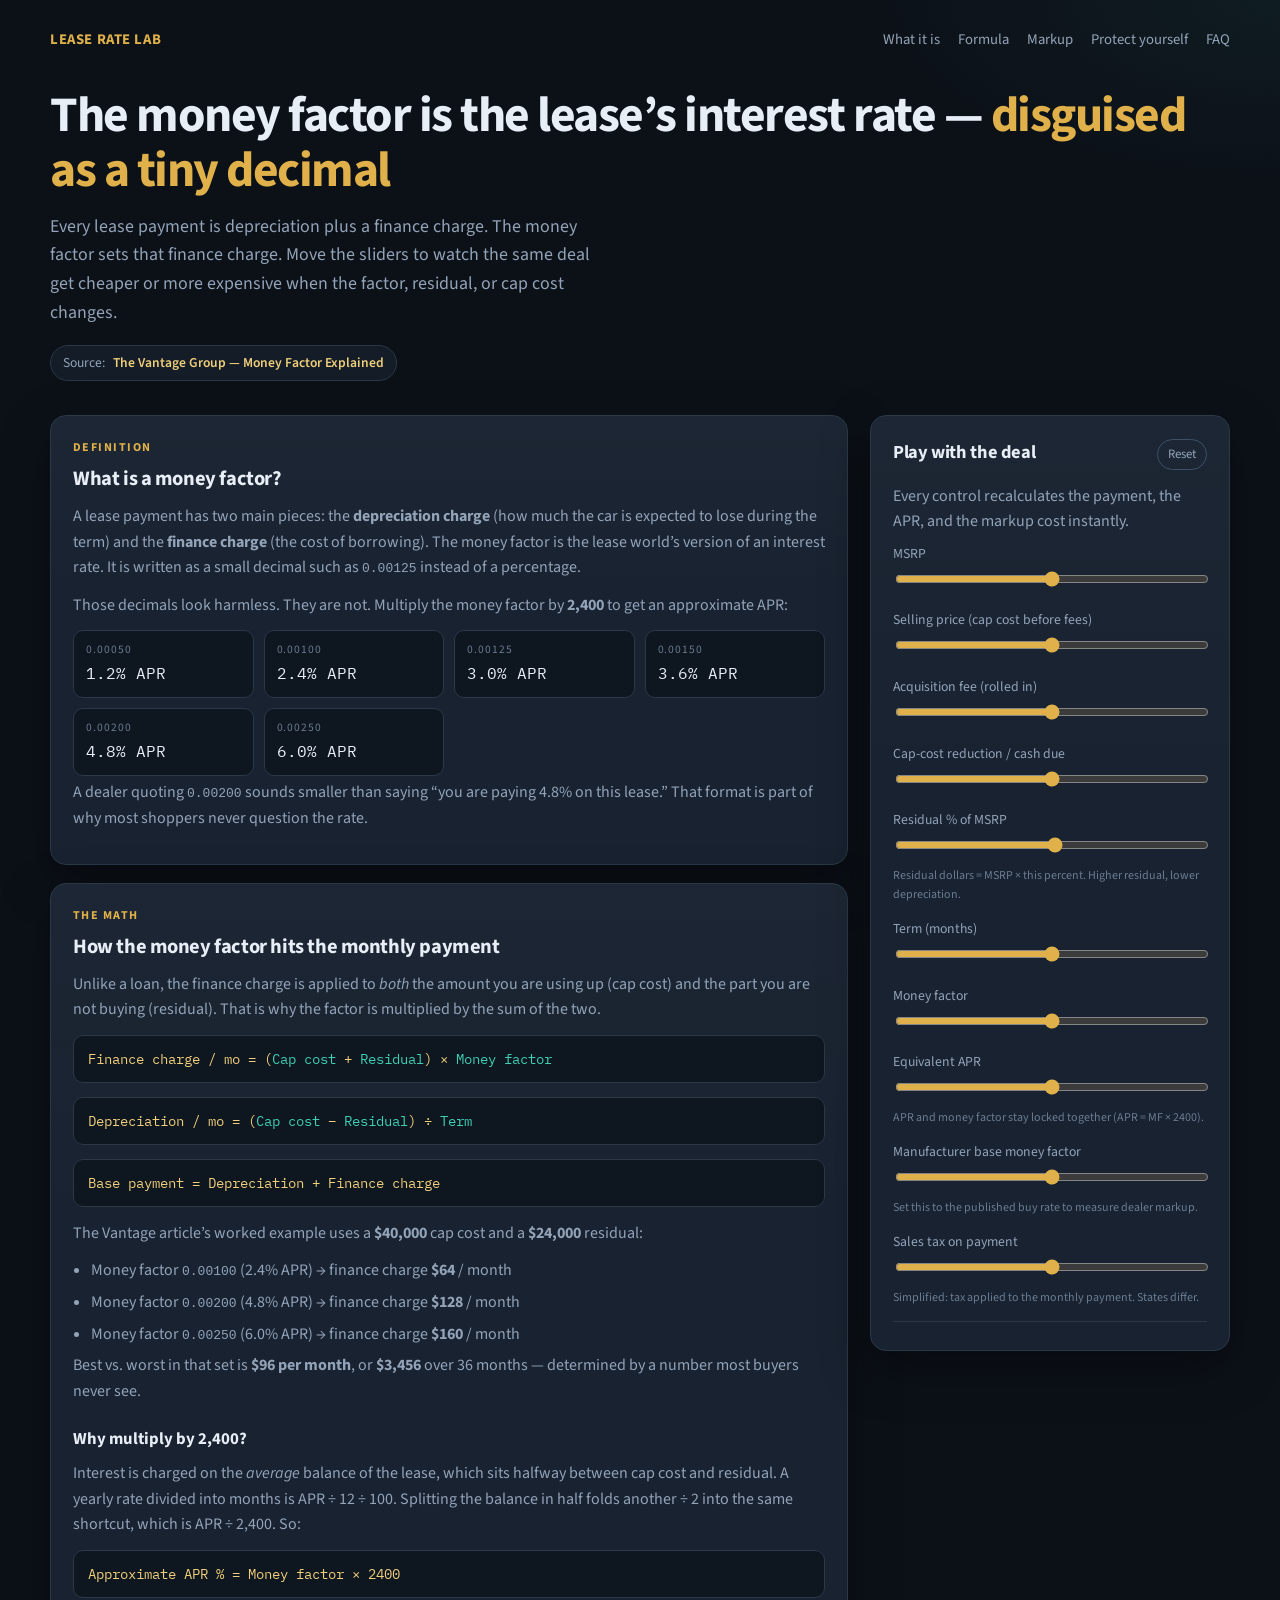
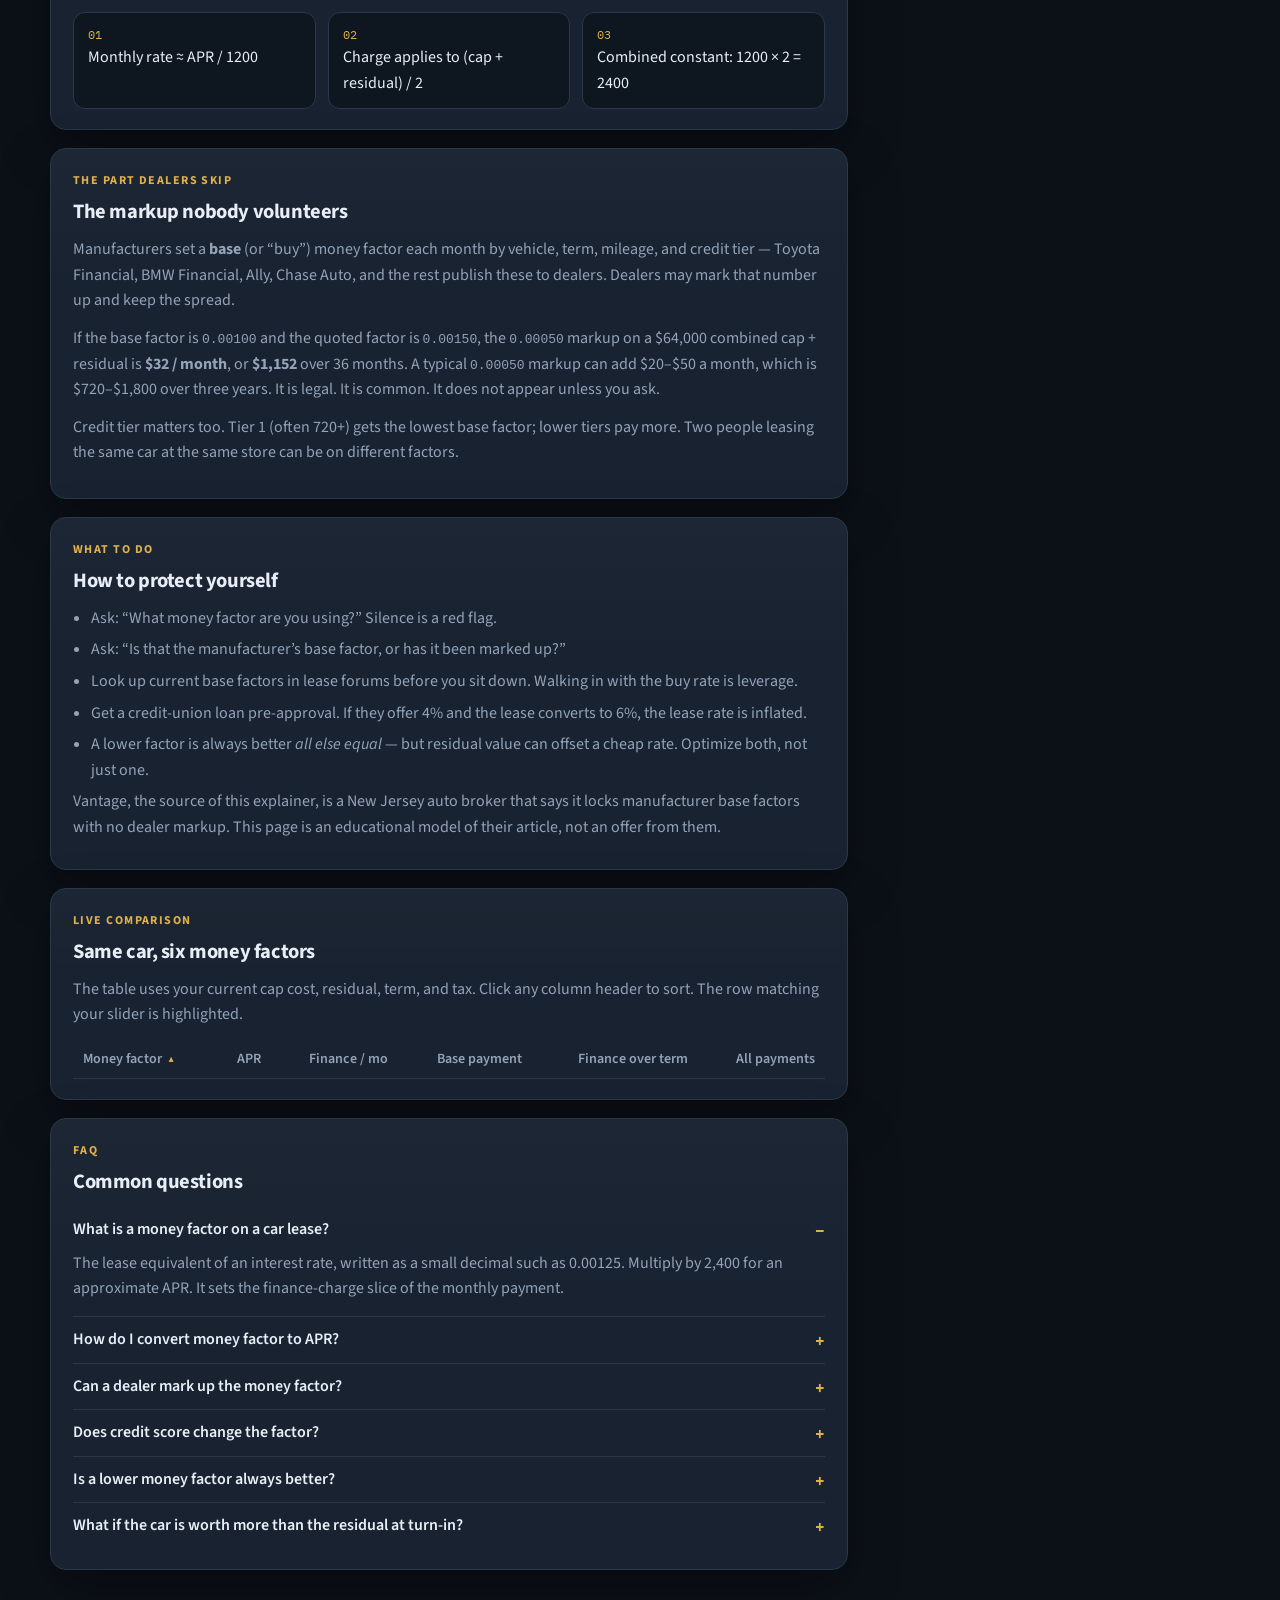
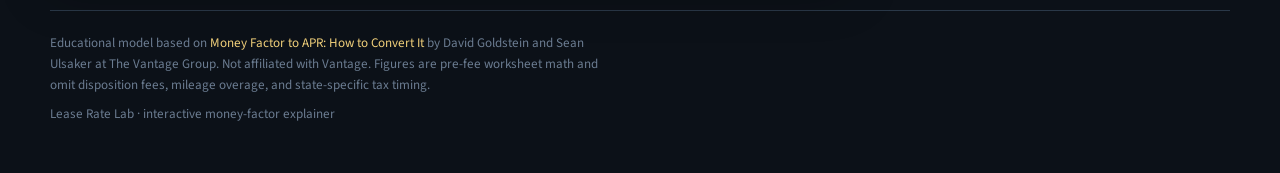
==== index.html @ e84cfaa9 "Init" ====
<!DOCTYPE html>
<html lang="en">
  <head>
    <meta charset="utf-8" />
    <meta name="viewport" content="width=device-width, initial-scale=1" />
    <title>Money Factor Explained — Interactive Lease Guide</title>
    <meta
      name="description"
      content="What a car-lease money factor is, how to convert it to APR, and how changing cap cost, residual, term, and the factor itself changes your payment."
    />
    <link rel="preconnect" href="https://fonts.googleapis.com" />
    <link rel="preconnect" href="https://fonts.gstatic.com" crossorigin />
    <link
      href="https://fonts.googleapis.com/css2?family=IBM+Plex+Mono:wght@400;500&family=Source+Sans+3:wght@400;600;700&display=swap"
      rel="stylesheet"
    />
    <link rel="stylesheet" href="css/style.css" />
  </head>
  <body>
    <div class="wrap">
      <header class="site">
        <div class="brand">Lease Rate Lab</div>
        <nav class="jump">
          <a href="#what">What it is</a>
          <a href="#formula">Formula</a>
          <a href="#markup">Markup</a>
          <a href="#protect">Protect yourself</a>
          <a href="#faq">FAQ</a>
        </nav>
      </header>

      <section class="hero">
        <h1>The money factor is the lease’s interest rate — <span>disguised as a tiny decimal</span></h1>
        <p class="lede">
          Every lease payment is depreciation plus a finance charge. The money factor sets that finance charge. Move
          the sliders to watch the same deal get cheaper or more expensive when the factor, residual, or cap cost
          changes.
        </p>
        <div class="source-chip">
          Source:
          <strong
            ><a href="https://www.thevantagegroupauto.com/blog/money-factor-explained" target="_blank" rel="noopener"
              >The Vantage Group — Money Factor Explained</a
            ></strong
          >
        </div>
      </section>

      <div class="layout">
        <main>
          <article class="card card-pad" id="what">
            <div class="kicker">Definition</div>
            <h2>What is a money factor?</h2>
            <p>
              A lease payment has two main pieces: the <strong>depreciation charge</strong> (how much the car is
              expected to lose during the term) and the <strong>finance charge</strong> (the cost of borrowing). The
              money factor is the lease world’s version of an interest rate. It is written as a small decimal such as
              <code>0.00125</code> instead of a percentage.
            </p>
            <p>
              Those decimals look harmless. They are not. Multiply the money factor by <strong>2,400</strong> to get an
              approximate APR:
            </p>
            <div class="example-grid">
              <div class="pill"><span class="lbl">0.00050</span><span class="val">1.2% APR</span></div>
              <div class="pill"><span class="lbl">0.00100</span><span class="val">2.4% APR</span></div>
              <div class="pill"><span class="lbl">0.00125</span><span class="val">3.0% APR</span></div>
              <div class="pill"><span class="lbl">0.00150</span><span class="val">3.6% APR</span></div>
              <div class="pill"><span class="lbl">0.00200</span><span class="val">4.8% APR</span></div>
              <div class="pill"><span class="lbl">0.00250</span><span class="val">6.0% APR</span></div>
            </div>
            <p>
              A dealer quoting <code>0.00200</code> sounds smaller than saying “you are paying 4.8% on this lease.” That
              format is part of why most shoppers never question the rate.
            </p>
          </article>

          <article class="card card-pad" id="formula">
            <div class="kicker">The math</div>
            <h2>How the money factor hits the monthly payment</h2>
            <p>
              Unlike a loan, the finance charge is applied to <em>both</em> the amount you are using up (cap cost) and
              the part you are not buying (residual). That is why the factor is multiplied by the sum of the two.
            </p>
            <div class="formula">
              Finance charge / mo = (<em>Cap cost</em> + <em>Residual</em>) × <em>Money factor</em>
            </div>
            <div class="formula">
              Depreciation / mo = (<em>Cap cost</em> − <em>Residual</em>) ÷ <em>Term</em>
            </div>
            <div class="formula">Base payment = Depreciation + Finance charge</div>
            <p>
              The Vantage article’s worked example uses a <strong>$40,000</strong> cap cost and a
              <strong>$24,000</strong> residual:
            </p>
            <ul class="tips">
              <li>Money factor <code>0.00100</code> (2.4% APR) → finance charge <strong>$64</strong> / month</li>
              <li>Money factor <code>0.00200</code> (4.8% APR) → finance charge <strong>$128</strong> / month</li>
              <li>Money factor <code>0.00250</code> (6.0% APR) → finance charge <strong>$160</strong> / month</li>
            </ul>
            <p>
              Best vs. worst in that set is <strong>$96 per month</strong>, or <strong>$3,456</strong> over 36 months —
              determined by a number most buyers never see.
            </p>

            <h3>Why multiply by 2,400?</h3>
            <p>
              Interest is charged on the <em>average</em> balance of the lease, which sits halfway between cap cost and
              residual. A yearly rate divided into months is APR ÷ 12 ÷ 100. Splitting the balance in half folds another
              ÷ 2 into the same shortcut, which is APR ÷ 2,400. So:
            </p>
            <div class="formula">Approximate APR % = Money factor × 2400</div>
            <div class="why-2400">
              <div class="step">
                <div class="n">01</div>
                Monthly rate ≈ APR / 1200
              </div>
              <div class="step">
                <div class="n">02</div>
                Charge applies to (cap + residual) / 2
              </div>
              <div class="step">
                <div class="n">03</div>
                Combined constant: 1200 × 2 = 2400
              </div>
            </div>
          </article>

          <article class="card card-pad" id="markup">
            <div class="kicker">The part dealers skip</div>
            <h2>The markup nobody volunteers</h2>
            <p>
              Manufacturers set a <strong>base</strong> (or “buy”) money factor each month by vehicle, term, mileage,
              and credit tier — Toyota Financial, BMW Financial, Ally, Chase Auto, and the rest publish these to
              dealers. Dealers may mark that number up and keep the spread.
            </p>
            <p>
              If the base factor is <code>0.00100</code> and the quoted factor is <code>0.00150</code>, the
              <code>0.00050</code> markup on a $64,000 combined cap + residual is <strong>$32 / month</strong>, or
              <strong>$1,152</strong> over 36 months. A typical <code>0.00050</code> markup can add $20–$50 a month,
              which is $720–$1,800 over three years. It is legal. It is common. It does not appear unless you ask.
            </p>
            <p>
              Credit tier matters too. Tier 1 (often 720+) gets the lowest base factor; lower tiers pay more. Two people
              leasing the same car at the same store can be on different factors.
            </p>
          </article>

          <article class="card card-pad" id="protect">
            <div class="kicker">What to do</div>
            <h2>How to protect yourself</h2>
            <ul class="tips">
              <li>Ask: “What money factor are you using?” Silence is a red flag.</li>
              <li>Ask: “Is that the manufacturer’s base factor, or has it been marked up?”</li>
              <li>
                Look up current base factors in lease forums before you sit down. Walking in with the buy rate is
                leverage.
              </li>
              <li>
                Get a credit-union loan pre-approval. If they offer 4% and the lease converts to 6%, the lease rate is
                inflated.
              </li>
              <li>
                A lower factor is always better <em>all else equal</em> — but residual value can offset a cheap rate.
                Optimize both, not just one.
              </li>
            </ul>
            <p class="tight">
              Vantage, the source of this explainer, is a New Jersey auto broker that says it locks manufacturer base
              factors with no dealer markup. This page is an educational model of their article, not an offer from them.
            </p>
          </article>

          <article class="card card-pad" id="compare">
            <div class="kicker">Live comparison</div>
            <h2>Same car, six money factors</h2>
            <p>
              The table uses your current cap cost, residual, term, and tax. Click any column header to sort. The row
              matching your slider is highlighted.
            </p>
            <div class="table-wrap">
              <table class="live" id="scenario-table">
                <thead>
                  <tr>
                    <th data-key="moneyFactor" aria-sort="ascending">Money factor</th>
                    <th data-key="apr">APR</th>
                    <th data-key="financeMonthly">Finance / mo</th>
                    <th data-key="baseMonthly">Base payment</th>
                    <th data-key="totalFinancePaid">Finance over term</th>
                    <th data-key="totalOfPayments">All payments</th>
                  </tr>
                </thead>
                <tbody id="scenario-body"></tbody>
              </table>
            </div>
          </article>

          <article class="card card-pad faq" id="faq">
            <div class="kicker">FAQ</div>
            <h2>Common questions</h2>
            <details open>
              <summary>What is a money factor on a car lease?</summary>
              <p>
                The lease equivalent of an interest rate, written as a small decimal such as 0.00125. Multiply by 2,400
                for an approximate APR. It sets the finance-charge slice of the monthly payment.
              </p>
            </details>
            <details>
              <summary>How do I convert money factor to APR?</summary>
              <p>
                Money factor × 2,400. Example: 0.00150 × 2,400 = 3.6% APR. Close enough to compare against a loan quote,
                even if it is not a legally precise APR disclosure.
              </p>
            </details>
            <details>
              <summary>Can a dealer mark up the money factor?</summary>
              <p>
                Yes. The manufacturer sets a base factor. Dealers may add a markup and keep it. They are not required to
                disclose the markup unless you ask.
              </p>
            </details>
            <details>
              <summary>Does credit score change the factor?</summary>
              <p>
                Yes. Each finance arm publishes different factors by credit tier, and those grids change monthly. Better
                credit usually means a lower base factor.
              </p>
            </details>
            <details>
              <summary>Is a lower money factor always better?</summary>
              <p>
                All else equal, yes. In the real world a subsidized factor sometimes comes with a weaker residual, or
                the reverse. The payment is the combination of both.
              </p>
            </details>
            <details>
              <summary>What if the car is worth more than the residual at turn-in?</summary>
              <p>
                You have equity. You can buy at the residual and keep or sell the car. That is one reason a high residual
                is valuable even before the monthly math.
              </p>
            </details>
          </article>
        </main>

        <aside class="sticky-panel">
          <div class="card card-pad">
            <div class="panel-head">
              <h2>Play with the deal</h2>
              <button type="button" class="reset" id="reset">Reset</button>
            </div>
            <p class="tight">Every control recalculates the payment, the APR, and the markup cost instantly.</p>

            <div class="field">
              <div class="field-row">
                <label for="msrp">MSRP</label>
                <span class="readout" data-for="msrp"></span>
              </div>
              <input class="slider" id="msrp" type="range" min="20000" max="120000" step="500" />
              <input class="num" type="number" id="msrpNum" hidden />
            </div>

            <div class="field">
              <div class="field-row">
                <label for="sellingPrice">Selling price (cap cost before fees)</label>
                <span class="readout" data-for="sellingPrice"></span>
              </div>
              <input id="sellingPrice" type="range" min="15000" max="120000" step="250" />
            </div>

            <div class="field">
              <div class="field-row">
                <label for="acquisitionFee">Acquisition fee (rolled in)</label>
                <span class="readout" data-for="acquisitionFee"></span>
              </div>
              <input id="acquisitionFee" type="range" min="0" max="1495" step="5" />
            </div>

            <div class="field">
              <div class="field-row">
                <label for="capReduction">Cap-cost reduction / cash due</label>
                <span class="readout" data-for="capReduction"></span>
              </div>
              <input id="capReduction" type="range" min="0" max="15000" step="250" />
            </div>

            <div class="field">
              <div class="field-row">
                <label for="residualPct">Residual % of MSRP</label>
                <span class="readout" data-for="residualPct"></span>
              </div>
              <input id="residualPct" type="range" min="30" max="75" step="1" />
              <div class="hint">Residual dollars = MSRP × this percent. Higher residual, lower depreciation.</div>
            </div>

            <div class="field">
              <div class="field-row">
                <label for="termMonths">Term (months)</label>
                <span class="readout" data-for="termMonths"></span>
              </div>
              <input id="termMonths" type="range" min="24" max="48" step="1" />
            </div>

            <div class="field">
              <div class="field-row">
                <label for="moneyFactor">Money factor</label>
                <span class="readout" data-for="moneyFactor"></span>
              </div>
              <input id="moneyFactor" type="range" min="0.00020" max="0.00500" step="0.00005" />
            </div>

            <div class="field">
              <div class="field-row">
                <label for="apr">Equivalent APR</label>
                <span class="readout" data-for="apr"></span>
              </div>
              <input id="apr" type="range" min="0.48" max="12" step="0.12" />
              <div class="hint">APR and money factor stay locked together (APR = MF × 2400).</div>
            </div>

            <div class="field">
              <div class="field-row">
                <label for="baseMoneyFactor">Manufacturer base money factor</label>
                <span class="readout" data-for="baseMoneyFactor"></span>
              </div>
              <input id="baseMoneyFactor" type="range" min="0.00020" max="0.00500" step="0.00005" />
              <div class="hint">Set this to the published buy rate to measure dealer markup.</div>
            </div>

            <div class="field">
              <div class="field-row">
                <label for="taxRatePct">Sales tax on payment</label>
                <span class="readout" data-for="taxRatePct"></span>
              </div>
              <input id="taxRatePct" type="range" min="0" max="12" step="0.25" />
              <div class="hint">Simplified: tax applied to the monthly payment. States differ.</div>
            </div>

            <div class="results" id="results"></div>
          </div>
        </aside>
      </div>

      <footer class="site">
        <p>
          Educational model based on
          <a href="https://www.thevantagegroupauto.com/blog/money-factor-explained" target="_blank" rel="noopener"
            >Money Factor to APR: How to Convert It</a
          >
          by David Goldstein and Sean Ulsaker at The Vantage Group. Not affiliated with Vantage. Figures are pre-fee
          worksheet math and omit disposition fees, mileage overage, and state-specific tax timing.
        </p>
        <p>Lease Rate Lab · interactive money-factor explainer</p>
      </footer>
    </div>
    <script src="js/calc.js"></script>
    <script src="js/app.js"></script>
  </body>
</html>
---- css/style.css ----
:root {
  --bg: #0c1118;
  --bg-elev: #141c27;
  --bg-card: #182230;
  --bg-input: #0e1620;
  --line: #2a3848;
  --line-strong: #3d5168;
  --text: #e8eef6;
  --muted: #93a3b8;
  --dim: #6b7c91;
  --gold: #e0b14a;
  --gold-2: #f0cf7a;
  --gold-dim: rgba(224, 177, 74, 0.14);
  --teal: #3ecfb2;
  --teal-dim: rgba(62, 207, 178, 0.14);
  --rose: #f07178;
  --rose-dim: rgba(240, 113, 120, 0.14);
  --blue: #7eb6ff;
  --shadow: 0 18px 50px rgba(0, 0, 0, 0.35);
  --radius: 16px;
  --font: "Source Sans 3", "Segoe UI", system-ui, sans-serif;
  --mono: "IBM Plex Mono", ui-monospace, monospace;
}

*,
*::before,
*::after {
  box-sizing: border-box;
}

html {
  scroll-behavior: smooth;
}

body {
  margin: 0;
  font-family: var(--font);
  background:
    radial-gradient(1200px 500px at 10% -10%, rgba(224, 177, 74, 0.08), transparent 50%),
    radial-gradient(900px 400px at 100% 0%, rgba(62, 207, 178, 0.06), transparent 45%),
    var(--bg);
  color: var(--text);
  line-height: 1.6;
  min-height: 100vh;
}

a {
  color: var(--gold-2);
  text-decoration: none;
}
a:hover {
  text-decoration: underline;
}

.wrap {
  width: min(1180px, calc(100% - 32px));
  margin: 0 auto;
}

header.site {
  padding: 28px 0 8px;
  display: flex;
  align-items: baseline;
  justify-content: space-between;
  gap: 16px;
}

.brand {
  font-weight: 700;
  letter-spacing: 0.04em;
  font-size: 0.92rem;
  text-transform: uppercase;
  color: var(--gold);
}

nav.jump {
  display: flex;
  gap: 18px;
  flex-wrap: wrap;
  font-size: 0.92rem;
}
nav.jump a {
  color: var(--muted);
}
nav.jump a:hover {
  color: var(--text);
  text-decoration: none;
}

.hero {
  padding: 28px 0 12px;
}

.hero h1 {
  font-size: clamp(2rem, 4vw, 3.1rem);
  line-height: 1.12;
  margin: 0 0 14px;
  letter-spacing: -0.03em;
  font-weight: 700;
}

.hero h1 span {
  color: var(--gold);
}

.lede {
  font-size: 1.12rem;
  color: var(--muted);
  max-width: 62ch;
  margin: 0 0 18px;
}

.source-chip {
  display: inline-flex;
  align-items: center;
  gap: 8px;
  padding: 6px 12px;
  border: 1px solid var(--line);
  border-radius: 999px;
  color: var(--muted);
  font-size: 0.85rem;
  background: var(--bg-elev);
}
.source-chip strong {
  color: var(--text);
  font-weight: 600;
}

.layout {
  display: grid;
  grid-template-columns: minmax(0, 1fr) minmax(280px, 360px);
  gap: 22px;
  align-items: start;
  padding: 22px 0 40px;
}

@media (max-width: 900px) {
  .layout {
    grid-template-columns: 1fr;
  }
  .sticky-panel {
    position: static;
  }
}

.card {
  background: linear-gradient(180deg, rgba(255, 255, 255, 0.02), transparent 40%), var(--bg-card);
  border: 1px solid var(--line);
  border-radius: var(--radius);
  box-shadow: var(--shadow);
}

.card + .card {
  margin-top: 18px;
}

.card-pad {
  padding: 22px 22px 20px;
}

.card h2 {
  margin: 0 0 8px;
  font-size: 1.28rem;
  letter-spacing: -0.02em;
}

.card h3 {
  margin: 22px 0 8px;
  font-size: 1.05rem;
}

.card p {
  color: var(--muted);
  margin: 0 0 12px;
}

.card p.tight {
  margin-bottom: 8px;
}

.kicker {
  color: var(--gold);
  font-size: 0.75rem;
  font-weight: 700;
  letter-spacing: 0.12em;
  text-transform: uppercase;
  margin-bottom: 6px;
}

.formula {
  font-family: var(--mono);
  font-size: 0.86rem;
  background: var(--bg-input);
  border: 1px solid var(--line);
  border-radius: 10px;
  padding: 12px 14px;
  color: var(--gold-2);
  overflow-x: auto;
  margin: 10px 0 14px;
}

.formula em {
  color: var(--teal);
  font-style: normal;
}

.example-grid {
  display: grid;
  grid-template-columns: repeat(auto-fit, minmax(150px, 1fr));
  gap: 10px;
  margin: 12px 0 4px;
}

.pill {
  background: var(--bg-input);
  border: 1px solid var(--line);
  border-radius: 10px;
  padding: 10px 12px;
}
.pill .lbl {
  display: block;
  color: var(--dim);
  font-size: 0.72rem;
  text-transform: uppercase;
  letter-spacing: 0.08em;
}
.pill .val {
  font-family: var(--mono);
  font-size: 1.02rem;
  color: var(--text);
}

.tips {
  margin: 8px 0 0;
  padding-left: 18px;
  color: var(--muted);
}
.tips li {
  margin: 6px 0;
}

.faq details {
  border-top: 1px solid var(--line);
  padding: 10px 0;
}
.faq details:first-of-type {
  border-top: 0;
}
.faq summary {
  cursor: pointer;
  font-weight: 600;
  list-style: none;
  display: flex;
  justify-content: space-between;
  gap: 12px;
}
.faq summary::-webkit-details-marker {
  display: none;
}
.faq summary::after {
  content: "+";
  color: var(--gold);
  font-family: var(--mono);
}
.faq details[open] summary::after {
  content: "–";
}
.faq details p {
  margin: 8px 0 4px;
}

.sticky-panel {
  position: sticky;
  top: 16px;
}

.panel-head {
  display: flex;
  justify-content: space-between;
  align-items: baseline;
  gap: 10px;
  margin-bottom: 14px;
}

.panel-head h2 {
  margin: 0;
  font-size: 1.15rem;
}

.reset {
  appearance: none;
  border: 1px solid var(--line-strong);
  background: transparent;
  color: var(--muted);
  border-radius: 999px;
  padding: 4px 10px;
  font: inherit;
  font-size: 0.8rem;
  cursor: pointer;
}
.reset:hover {
  color: var(--text);
  border-color: var(--gold);
}

.field {
  margin: 0 0 14px;
}

.field-row {
  display: flex;
  justify-content: space-between;
  align-items: baseline;
  gap: 8px;
  margin-bottom: 4px;
}

.field label {
  font-size: 0.86rem;
  color: var(--muted);
}

.field .readout {
  font-family: var(--mono);
  font-size: 0.86rem;
  color: var(--gold-2);
}

.field input[type="range"] {
  width: 100%;
  accent-color: var(--gold);
  cursor: pointer;
}

.dual {
  display: grid;
  grid-template-columns: 1fr 1fr;
  gap: 8px;
}

.num {
  width: 100%;
  background: var(--bg-input);
  border: 1px solid var(--line);
  color: var(--text);
  border-radius: 8px;
  padding: 7px 9px;
  font-family: var(--mono);
  font-size: 0.88rem;
}
.num:focus {
  outline: 2px solid rgba(224, 177, 74, 0.35);
  border-color: var(--gold);
}

.hint {
  font-size: 0.75rem;
  color: var(--dim);
  margin-top: 4px;
}

.results {
  margin-top: 6px;
  padding-top: 8px;
  border-top: 1px solid var(--line);
}

.big-pay {
  display: flex;
  justify-content: space-between;
  align-items: flex-end;
  gap: 10px;
  margin: 8px 0 12px;
}
.big-pay .amt {
  font-size: 2rem;
  font-weight: 700;
  letter-spacing: -0.03em;
  line-height: 1;
}
.big-pay .sub {
  color: var(--dim);
  font-size: 0.8rem;
}

.bars {
  display: flex;
  height: 14px;
  border-radius: 99px;
  overflow: hidden;
  background: var(--bg-input);
  margin: 8px 0 10px;
}
.bars span {
  display: block;
  height: 100%;
}
.bars .dep {
  background: var(--teal);
}
.bars .fin {
  background: var(--gold);
}
.bars .tax {
  background: var(--rose);
}

.legend {
  display: flex;
  flex-wrap: wrap;
  gap: 10px 14px;
  font-size: 0.78rem;
  color: var(--muted);
  margin-bottom: 10px;
}
.legend i {
  display: inline-block;
  width: 8px;
  height: 8px;
  border-radius: 99px;
  margin-right: 5px;
}
.legend .dep {
  background: var(--teal);
}
.legend .fin {
  background: var(--gold);
}
.legend .tax {
  background: var(--rose);
}

.stat-grid {
  display: grid;
  grid-template-columns: 1fr 1fr;
  gap: 8px;
}

.stat {
  background: var(--bg-input);
  border: 1px solid var(--line);
  border-radius: 10px;
  padding: 8px 10px;
}
.stat .lbl {
  display: block;
  font-size: 0.7rem;
  color: var(--dim);
  text-transform: uppercase;
  letter-spacing: 0.07em;
}
.stat .val {
  font-family: var(--mono);
  font-size: 0.92rem;
}

.markup-callout {
  margin-top: 12px;
  padding: 10px 12px;
  border-radius: 10px;
  background: var(--rose-dim);
  border: 1px solid rgba(240, 113, 120, 0.3);
  font-size: 0.88rem;
}
.markup-callout.good {
  background: var(--teal-dim);
  border-color: rgba(62, 207, 178, 0.3);
}
.markup-callout strong {
  font-family: var(--mono);
}

.table-wrap {
  overflow-x: auto;
  margin-top: 10px;
}

table.live {
  width: 100%;
  border-collapse: collapse;
  font-size: 0.88rem;
}
table.live th,
table.live td {
  text-align: right;
  padding: 8px 10px;
  border-bottom: 1px solid var(--line);
  white-space: nowrap;
}
table.live th:first-child,
table.live td:first-child {
  text-align: left;
}
table.live th {
  color: var(--muted);
  font-weight: 600;
  cursor: pointer;
  user-select: none;
}
table.live th:hover {
  color: var(--gold-2);
}
table.live th[aria-sort="ascending"]::after,
table.live th[aria-sort="descending"]::after {
  margin-left: 6px;
  color: var(--gold);
}
table.live th[aria-sort="ascending"]::after {
  content: "▲";
  font-size: 0.65rem;
}
table.live th[aria-sort="descending"]::after {
  content: "▼";
  font-size: 0.65rem;
}
table.live tbody tr.active {
  background: var(--gold-dim);
}
table.live td {
  font-family: var(--mono);
}

footer.site {
  border-top: 1px solid var(--line);
  padding: 22px 0 40px;
  color: var(--dim);
  font-size: 0.82rem;
}
footer.site p {
  margin: 0 0 8px;
  max-width: 80ch;
}

.why-2400 {
  display: grid;
  grid-template-columns: repeat(auto-fit, minmax(220px, 1fr));
  gap: 12px;
  margin-top: 10px;
}
.why-2400 .step {
  background: var(--bg-input);
  border: 1px solid var(--line);
  border-radius: 12px;
  padding: 12px 14px;
}
.why-2400 .n {
  color: var(--gold);
  font-family: var(--mono);
  font-size: 0.78rem;
}
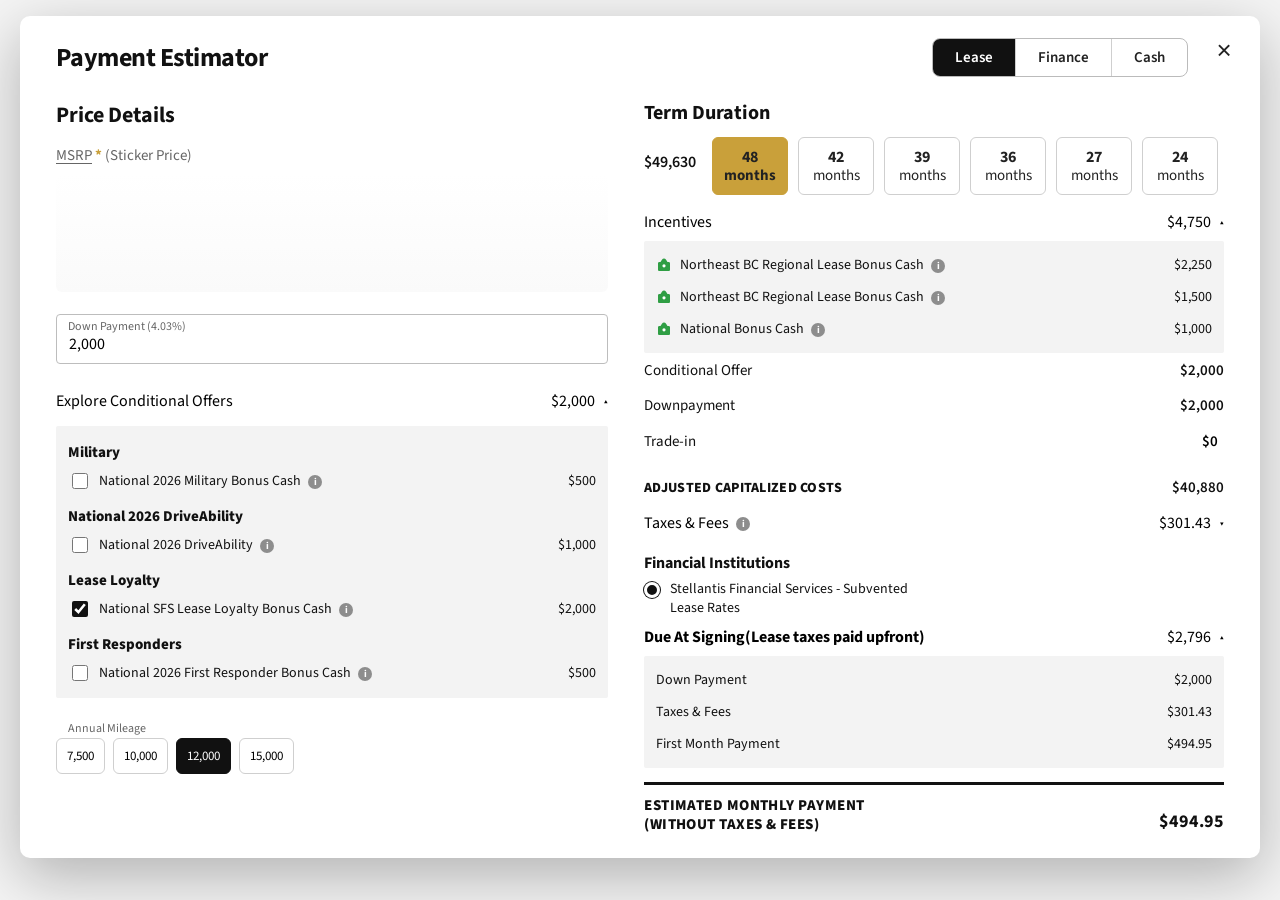
==== commit c416cf83: "Default page" ====
--- a/index.html
+++ b/index.html
@@ -3,357 +3,224 @@
   <head>
     <meta charset="utf-8" />
     <meta name="viewport" content="width=device-width, initial-scale=1" />
-    <title>Money Factor Explained — Interactive Lease Guide</title>
+    <title>Payment Estimator</title>
     <meta
       name="description"
-      content="What a car-lease money factor is, how to convert it to APR, and how changing cap cost, residual, term, and the factor itself changes your payment."
+      content="Dealer-style lease payment estimator with incentives, conditional offers, term, and due-at-signing breakdown."
     />
     <link rel="preconnect" href="https://fonts.googleapis.com" />
     <link rel="preconnect" href="https://fonts.gstatic.com" crossorigin />
     <link
-      href="https://fonts.googleapis.com/css2?family=IBM+Plex+Mono:wght@400;500&family=Source+Sans+3:wght@400;600;700&display=swap"
+      href="https://fonts.googleapis.com/css2?family=Source+Sans+3:wght@400;600;700;800&display=swap"
       rel="stylesheet"
     />
-    <link rel="stylesheet" href="css/style.css" />
+    <link rel="stylesheet" href="css/estimator.css" />
   </head>
-  <body>
-    <div class="wrap">
-      <header class="site">
-        <div class="brand">Lease Rate Lab</div>
-        <nav class="jump">
-          <a href="#what">What it is</a>
-          <a href="#formula">Formula</a>
-          <a href="#markup">Markup</a>
-          <a href="#protect">Protect yourself</a>
-          <a href="#faq">FAQ</a>
-        </nav>
-      </header>
-
-      <section class="hero">
-        <h1>The money factor is the lease’s interest rate — <span>disguised as a tiny decimal</span></h1>
-        <p class="lede">
-          Every lease payment is depreciation plus a finance charge. The money factor sets that finance charge. Move
-          the sliders to watch the same deal get cheaper or more expensive when the factor, residual, or cap cost
-          changes.
-        </p>
-        <div class="source-chip">
-          Source:
-          <strong
-            ><a href="https://www.thevantagegroupauto.com/blog/money-factor-explained" target="_blank" rel="noopener"
-              >The Vantage Group — Money Factor Explained</a
-            ></strong
-          >
+  <body class="estimator-page">
+    <div class="estimator-shell">
+      <div class="estimator-modal" data-estimator data-mode="lease">
+        <button class="close-btn" type="button" data-close aria-label="Close">×</button>
+
+        <div class="est-header">
+          <h1>Payment Estimator</h1>
+          <div class="mode-tabs" role="tablist" aria-label="Deal type">
+            <button type="button" role="tab" data-mode-btn="lease" aria-pressed="true">Lease</button>
+            <button type="button" role="tab" data-mode-btn="finance" aria-pressed="false">Finance</button>
+            <button type="button" role="tab" data-mode-btn="cash" aria-pressed="false">Cash</button>
+          </div>
         </div>
-      </section>
-
-      <div class="layout">
-        <main>
-          <article class="card card-pad" id="what">
-            <div class="kicker">Definition</div>
-            <h2>What is a money factor?</h2>
-            <p>
-              A lease payment has two main pieces: the <strong>depreciation charge</strong> (how much the car is
-              expected to lose during the term) and the <strong>finance charge</strong> (the cost of borrowing). The
-              money factor is the lease world’s version of an interest rate. It is written as a small decimal such as
-              <code>0.00125</code> instead of a percentage.
-            </p>
-            <p>
-              Those decimals look harmless. They are not. Multiply the money factor by <strong>2,400</strong> to get an
-              approximate APR:
-            </p>
-            <div class="example-grid">
-              <div class="pill"><span class="lbl">0.00050</span><span class="val">1.2% APR</span></div>
-              <div class="pill"><span class="lbl">0.00100</span><span class="val">2.4% APR</span></div>
-              <div class="pill"><span class="lbl">0.00125</span><span class="val">3.0% APR</span></div>
-              <div class="pill"><span class="lbl">0.00150</span><span class="val">3.6% APR</span></div>
-              <div class="pill"><span class="lbl">0.00200</span><span class="val">4.8% APR</span></div>
-              <div class="pill"><span class="lbl">0.00250</span><span class="val">6.0% APR</span></div>
-            </div>
-            <p>
-              A dealer quoting <code>0.00200</code> sounds smaller than saying “you are paying 4.8% on this lease.” That
-              format is part of why most shoppers never question the rate.
-            </p>
-          </article>
-
-          <article class="card card-pad" id="formula">
-            <div class="kicker">The math</div>
-            <h2>How the money factor hits the monthly payment</h2>
-            <p>
-              Unlike a loan, the finance charge is applied to <em>both</em> the amount you are using up (cap cost) and
-              the part you are not buying (residual). That is why the factor is multiplied by the sum of the two.
-            </p>
-            <div class="formula">
-              Finance charge / mo = (<em>Cap cost</em> + <em>Residual</em>) × <em>Money factor</em>
-            </div>
-            <div class="formula">
-              Depreciation / mo = (<em>Cap cost</em> − <em>Residual</em>) ÷ <em>Term</em>
-            </div>
-            <div class="formula">Base payment = Depreciation + Finance charge</div>
-            <p>
-              The Vantage article’s worked example uses a <strong>$40,000</strong> cap cost and a
-              <strong>$24,000</strong> residual:
-            </p>
-            <ul class="tips">
-              <li>Money factor <code>0.00100</code> (2.4% APR) → finance charge <strong>$64</strong> / month</li>
-              <li>Money factor <code>0.00200</code> (4.8% APR) → finance charge <strong>$128</strong> / month</li>
-              <li>Money factor <code>0.00250</code> (6.0% APR) → finance charge <strong>$160</strong> / month</li>
-            </ul>
-            <p>
-              Best vs. worst in that set is <strong>$96 per month</strong>, or <strong>$3,456</strong> over 36 months —
-              determined by a number most buyers never see.
-            </p>
-
-            <h3>Why multiply by 2,400?</h3>
-            <p>
-              Interest is charged on the <em>average</em> balance of the lease, which sits halfway between cap cost and
-              residual. A yearly rate divided into months is APR ÷ 12 ÷ 100. Splitting the balance in half folds another
-              ÷ 2 into the same shortcut, which is APR ÷ 2,400. So:
-            </p>
-            <div class="formula">Approximate APR % = Money factor × 2400</div>
-            <div class="why-2400">
-              <div class="step">
-                <div class="n">01</div>
-                Monthly rate ≈ APR / 1200
-              </div>
-              <div class="step">
-                <div class="n">02</div>
-                Charge applies to (cap + residual) / 2
-              </div>
-              <div class="step">
-                <div class="n">03</div>
-                Combined constant: 1200 × 2 = 2400
-              </div>
-            </div>
-          </article>
-
-          <article class="card card-pad" id="markup">
-            <div class="kicker">The part dealers skip</div>
-            <h2>The markup nobody volunteers</h2>
-            <p>
-              Manufacturers set a <strong>base</strong> (or “buy”) money factor each month by vehicle, term, mileage,
-              and credit tier — Toyota Financial, BMW Financial, Ally, Chase Auto, and the rest publish these to
-              dealers. Dealers may mark that number up and keep the spread.
-            </p>
-            <p>
-              If the base factor is <code>0.00100</code> and the quoted factor is <code>0.00150</code>, the
-              <code>0.00050</code> markup on a $64,000 combined cap + residual is <strong>$32 / month</strong>, or
-              <strong>$1,152</strong> over 36 months. A typical <code>0.00050</code> markup can add $20–$50 a month,
-              which is $720–$1,800 over three years. It is legal. It is common. It does not appear unless you ask.
-            </p>
-            <p>
-              Credit tier matters too. Tier 1 (often 720+) gets the lowest base factor; lower tiers pay more. Two people
-              leasing the same car at the same store can be on different factors.
-            </p>
-          </article>
-
-          <article class="card card-pad" id="protect">
-            <div class="kicker">What to do</div>
-            <h2>How to protect yourself</h2>
-            <ul class="tips">
-              <li>Ask: “What money factor are you using?” Silence is a red flag.</li>
-              <li>Ask: “Is that the manufacturer’s base factor, or has it been marked up?”</li>
-              <li>
-                Look up current base factors in lease forums before you sit down. Walking in with the buy rate is
-                leverage.
-              </li>
-              <li>
-                Get a credit-union loan pre-approval. If they offer 4% and the lease converts to 6%, the lease rate is
-                inflated.
-              </li>
-              <li>
-                A lower factor is always better <em>all else equal</em> — but residual value can offset a cheap rate.
-                Optimize both, not just one.
-              </li>
-            </ul>
-            <p class="tight">
-              Vantage, the source of this explainer, is a New Jersey auto broker that says it locks manufacturer base
-              factors with no dealer markup. This page is an educational model of their article, not an offer from them.
-            </p>
-          </article>
-
-          <article class="card card-pad" id="compare">
-            <div class="kicker">Live comparison</div>
-            <h2>Same car, six money factors</h2>
-            <p>
-              The table uses your current cap cost, residual, term, and tax. Click any column header to sort. The row
-              matching your slider is highlighted.
-            </p>
-            <div class="table-wrap">
-              <table class="live" id="scenario-table">
-                <thead>
-                  <tr>
-                    <th data-key="moneyFactor" aria-sort="ascending">Money factor</th>
-                    <th data-key="apr">APR</th>
-                    <th data-key="financeMonthly">Finance / mo</th>
-                    <th data-key="baseMonthly">Base payment</th>
-                    <th data-key="totalFinancePaid">Finance over term</th>
-                    <th data-key="totalOfPayments">All payments</th>
-                  </tr>
-                </thead>
-                <tbody id="scenario-body"></tbody>
-              </table>
-            </div>
-          </article>
-
-          <article class="card card-pad faq" id="faq">
-            <div class="kicker">FAQ</div>
-            <h2>Common questions</h2>
-            <details open>
-              <summary>What is a money factor on a car lease?</summary>
-              <p>
-                The lease equivalent of an interest rate, written as a small decimal such as 0.00125. Multiply by 2,400
-                for an approximate APR. It sets the finance-charge slice of the monthly payment.
-              </p>
-            </details>
-            <details>
-              <summary>How do I convert money factor to APR?</summary>
-              <p>
-                Money factor × 2,400. Example: 0.00150 × 2,400 = 3.6% APR. Close enough to compare against a loan quote,
-                even if it is not a legally precise APR disclosure.
-              </p>
-            </details>
-            <details>
-              <summary>Can a dealer mark up the money factor?</summary>
-              <p>
-                Yes. The manufacturer sets a base factor. Dealers may add a markup and keep it. They are not required to
-                disclose the markup unless you ask.
-              </p>
-            </details>
-            <details>
-              <summary>Does credit score change the factor?</summary>
-              <p>
-                Yes. Each finance arm publishes different factors by credit tier, and those grids change monthly. Better
-                credit usually means a lower base factor.
-              </p>
-            </details>
-            <details>
-              <summary>Is a lower money factor always better?</summary>
-              <p>
-                All else equal, yes. In the real world a subsidized factor sometimes comes with a weaker residual, or
-                the reverse. The payment is the combination of both.
-              </p>
-            </details>
-            <details>
-              <summary>What if the car is worth more than the residual at turn-in?</summary>
-              <p>
-                You have equity. You can buy at the residual and keep or sell the car. That is one reason a high residual
-                is valuable even before the monthly math.
-              </p>
-            </details>
-          </article>
-        </main>
-
-        <aside class="sticky-panel">
-          <div class="card card-pad">
-            <div class="panel-head">
-              <h2>Play with the deal</h2>
-              <button type="button" class="reset" id="reset">Reset</button>
-            </div>
-            <p class="tight">Every control recalculates the payment, the APR, and the markup cost instantly.</p>
+
+        <div class="est-grid">
+          <div class="col-left">
+            <h2 class="block-title">Price Details</h2>
+            <div class="msrp-row">
+              <div class="msrp-label">
+                <u>MSRP</u> <span class="star">*</span> (Sticker Price)
+              </div>
+            </div>
+            <div class="vehicle-well" aria-hidden="true"></div>
 
             <div class="field">
-              <div class="field-row">
-                <label for="msrp">MSRP</label>
-                <span class="readout" data-for="msrp"></span>
-              </div>
-              <input class="slider" id="msrp" type="range" min="20000" max="120000" step="500" />
-              <input class="num" type="number" id="msrpNum" hidden />
-            </div>
-
-            <div class="field">
-              <div class="field-row">
-                <label for="sellingPrice">Selling price (cap cost before fees)</label>
-                <span class="readout" data-for="sellingPrice"></span>
-              </div>
-              <input id="sellingPrice" type="range" min="15000" max="120000" step="250" />
-            </div>
-
-            <div class="field">
-              <div class="field-row">
-                <label for="acquisitionFee">Acquisition fee (rolled in)</label>
-                <span class="readout" data-for="acquisitionFee"></span>
-              </div>
-              <input id="acquisitionFee" type="range" min="0" max="1495" step="5" />
-            </div>
-
-            <div class="field">
-              <div class="field-row">
-                <label for="capReduction">Cap-cost reduction / cash due</label>
-                <span class="readout" data-for="capReduction"></span>
-              </div>
-              <input id="capReduction" type="range" min="0" max="15000" step="250" />
-            </div>
-
-            <div class="field">
-              <div class="field-row">
-                <label for="residualPct">Residual % of MSRP</label>
-                <span class="readout" data-for="residualPct"></span>
-              </div>
-              <input id="residualPct" type="range" min="30" max="75" step="1" />
-              <div class="hint">Residual dollars = MSRP × this percent. Higher residual, lower depreciation.</div>
-            </div>
-
-            <div class="field">
-              <div class="field-row">
-                <label for="termMonths">Term (months)</label>
-                <span class="readout" data-for="termMonths"></span>
-              </div>
-              <input id="termMonths" type="range" min="24" max="48" step="1" />
-            </div>
-
-            <div class="field">
-              <div class="field-row">
-                <label for="moneyFactor">Money factor</label>
-                <span class="readout" data-for="moneyFactor"></span>
-              </div>
-              <input id="moneyFactor" type="range" min="0.00020" max="0.00500" step="0.00005" />
-            </div>
-
-            <div class="field">
-              <div class="field-row">
-                <label for="apr">Equivalent APR</label>
-                <span class="readout" data-for="apr"></span>
-              </div>
-              <input id="apr" type="range" min="0.48" max="12" step="0.12" />
-              <div class="hint">APR and money factor stay locked together (APR = MF × 2400).</div>
-            </div>
-
-            <div class="field">
-              <div class="field-row">
-                <label for="baseMoneyFactor">Manufacturer base money factor</label>
-                <span class="readout" data-for="baseMoneyFactor"></span>
-              </div>
-              <input id="baseMoneyFactor" type="range" min="0.00020" max="0.00500" step="0.00005" />
-              <div class="hint">Set this to the published buy rate to measure dealer markup.</div>
-            </div>
-
-            <div class="field">
-              <div class="field-row">
-                <label for="taxRatePct">Sales tax on payment</label>
-                <span class="readout" data-for="taxRatePct"></span>
-              </div>
-              <input id="taxRatePct" type="range" min="0" max="12" step="0.25" />
-              <div class="hint">Simplified: tax applied to the monthly payment. States differ.</div>
-            </div>
-
-            <div class="results" id="results"></div>
+              <label for="down" data-down-pct>Down Payment (4.03%)</label>
+              <input id="down" data-down type="text" inputmode="decimal" value="2,000" />
+            </div>
+
+            <div class="offer-box lease-only">
+              <div class="offer-head">
+                <button type="button" class="toggle-head" data-toggle-offers>
+                  Explore Conditional Offers
+                  <span>
+                    <span data-offer-total>$2,000</span>
+                    <span class="chev" data-offers-chev>▴</span>
+                  </span>
+                </button>
+              </div>
+              <div class="panel" data-offers-body>
+                <div class="offer-group">Military</div>
+                <label class="offer-row">
+                  <span class="left">
+                    <input type="checkbox" data-offer="military" />
+                    <span>National 2026 Military Bonus Cash <span class="info tip">i<span class="tip-body">Must present valid military ID at signing.</span></span></span>
+                  </span>
+                  <span>$500</span>
+                </label>
+
+                <div class="offer-group">National 2026 DriveAbility</div>
+                <label class="offer-row">
+                  <span class="left">
+                    <input type="checkbox" data-offer="driveability" />
+                    <span>National 2026 DriveAbility <span class="info tip">i<span class="tip-body">Mobility / adaptive-equipment program cash.</span></span></span>
+                  </span>
+                  <span>$1,000</span>
+                </label>
+
+                <div class="offer-group">Lease Loyalty</div>
+                <label class="offer-row">
+                  <span class="left">
+                    <input type="checkbox" data-offer="loyalty" checked />
+                    <span>National SFS Lease Loyalty Bonus Cash <span class="info tip">i<span class="tip-body">Requires an eligible in-term or turning Stellantis lease.</span></span></span>
+                  </span>
+                  <span>$2,000</span>
+                </label>
+
+                <div class="offer-group">First Responders</div>
+                <label class="offer-row">
+                  <span class="left">
+                    <input type="checkbox" data-offer="first-responder" />
+                    <span>National 2026 First Responder Bonus Cash <span class="info tip">i<span class="tip-body">Must present qualifying first-responder credentials.</span></span></span>
+                  </span>
+                  <span>$500</span>
+                </label>
+              </div>
+            </div>
+
+            <div class="field lease-only" style="margin-top: 18px">
+              <label>Annual Mileage</label>
+              <div class="miles-row" style="padding-top: 22px">
+                <button type="button" class="miles-chip" data-miles="7500">7,500</button>
+                <button type="button" class="miles-chip" data-miles="10000">10,000</button>
+                <button type="button" class="miles-chip" data-miles="12000">12,000</button>
+                <button type="button" class="miles-chip" data-miles="15000">15,000</button>
+              </div>
+            </div>
           </div>
-        </aside>
+
+          <div class="col-right">
+            <div class="term-block lease-only">
+              <h2>Term Duration</h2>
+              <div class="term-row">
+                <div class="msrp-inline" data-msrp-display>$49,630</div>
+                <button type="button" class="term-chip" data-term="48" aria-pressed="true"><strong>48</strong>months</button>
+                <button type="button" class="term-chip" data-term="42"><strong>42</strong>months</button>
+                <button type="button" class="term-chip" data-term="39"><strong>39</strong>months</button>
+                <button type="button" class="term-chip" data-term="36"><strong>36</strong>months</button>
+                <button type="button" class="term-chip" data-term="27"><strong>27</strong>months</button>
+                <button type="button" class="term-chip" data-term="24"><strong>24</strong>months</button>
+              </div>
+            </div>
+
+            <div class="lease-only">
+              <button type="button" class="toggle-head" data-toggle-incentives>
+                Incentives
+                <span>
+                  <span data-incentive-total>$4,750</span>
+                  <span class="chev" data-incentives-chev>▴</span>
+                </span>
+              </button>
+              <div class="panel" data-incentives-body data-incentive-list></div>
+
+              <div class="line">
+                <span>Conditional Offer</span>
+                <span class="amt" data-offer-total>$2,000</span>
+              </div>
+              <div class="line">
+                <span>Downpayment</span>
+                <span class="amt" data-down-line>$2,000</span>
+              </div>
+              <div class="line">
+                <span>Trade-in</span>
+                <button type="button" class="amt" data-edit-trade data-trade style="border:0;background:none;cursor:pointer;font:inherit;font-weight:600">$0</button>
+              </div>
+
+              <div class="cap-block">
+                <div class="line" style="padding-bottom: 0">
+                  <div>
+                    <div class="label">Adjusted Capitalized Costs</div>
+                  </div>
+                  <span class="amt" data-cap>$40,880</span>
+                </div>
+              </div>
+
+              <button type="button" class="toggle-head" data-toggle-taxes>
+                <span>Taxes &amp; Fees <span class="info tip">i<span class="tip-body">NY-style tax on down payment + first month, plus an $80 documentation fee. Monthly payment below is quoted without tax.</span></span></span>
+                <span>
+                  <span data-tax>$301.43</span>
+                  <span class="chev" data-taxes-chev>▾</span>
+                </span>
+              </button>
+              <div class="panel hidden" data-taxes-body>
+                <div class="due-row"><span>Tax on down payment + first month (8.875%)</span><span>varies</span></div>
+                <div class="due-row"><span>Documentation fee</span><span>$80.00</span></div>
+              </div>
+
+              <div class="fi-block">
+                <h3>Financial Institutions</h3>
+                <div class="radio">
+                  <span class="dot" aria-hidden="true"></span>
+                  <div>Stellantis Financial Services - Subvented<br />Lease Rates</div>
+                </div>
+              </div>
+
+              <button type="button" class="toggle-head" data-toggle-due>
+                <span class="due-title">Due At Signing(Lease taxes paid upfront)</span>
+                <span>
+                  <span data-due>$2,796</span>
+                  <span class="chev" data-due-chev>▴</span>
+                </span>
+              </button>
+              <div class="panel" data-due-body>
+                <div class="due-row"><span>Down Payment</span><span data-due-down>$2,000</span></div>
+                <div class="due-row"><span>Taxes &amp; Fees</span><span data-due-tax>$301.43</span></div>
+                <div class="due-row"><span>First Month Payment</span><span data-due-first>$494.98</span></div>
+              </div>
+
+              <div class="pay-foot">
+                <div class="label">
+                  Estimated Monthly Payment<br />
+                  (without Taxes &amp; Fees)
+                </div>
+                <div class="amt" data-monthly>$494.98</div>
+              </div>
+            </div>
+
+            <div class="alt-pane finance">
+              <h2 class="block-title">Finance estimate</h2>
+              <div class="line"><span>Amount financed</span><span class="amt" data-fin-amount>$0</span></div>
+              <div class="line"><span>APR</span><span class="amt" data-fin-apr>5.99%</span></div>
+              <div class="line"><span>Term</span><span class="amt">60 months</span></div>
+              <div class="pay-foot">
+                <div class="label">Estimated Monthly Payment</div>
+                <div class="amt" data-fin-monthly>$0.00</div>
+              </div>
+            </div>
+
+            <div class="alt-pane cash">
+              <h2 class="block-title">Cash price</h2>
+              <div class="field">
+                <label for="msrp-edit">MSRP / selling price</label>
+                <input id="msrp-edit" data-msrp type="text" value="49,630" />
+              </div>
+              <div class="pay-foot">
+                <div class="label">Estimated Cash Price</div>
+                <div class="amt" data-cash-price>$0.00</div>
+              </div>
+            </div>
+          </div>
+        </div>
       </div>
-
-      <footer class="site">
-        <p>
-          Educational model based on
-          <a href="https://www.thevantagegroupauto.com/blog/money-factor-explained" target="_blank" rel="noopener"
-            >Money Factor to APR: How to Convert It</a
-          >
-          by David Goldstein and Sean Ulsaker at The Vantage Group. Not affiliated with Vantage. Figures are pre-fee
-          worksheet math and omit disposition fees, mileage overage, and state-specific tax timing.
-        </p>
-        <p>Lease Rate Lab · interactive money-factor explainer</p>
-      </footer>
     </div>
-    <script src="js/calc.js"></script>
-    <script src="js/app.js"></script>
+
+    <script src="js/estimator.js"></script>
+    <script src="js/estimator-app.js"></script>
   </body>
 </html>
--- a/css/estimator.css
+++ b/css/estimator.css
@@ -0,0 +1,508 @@
+:root {
+  --est-text: #111;
+  --est-muted: #6a6a6a;
+  --est-line: #d8d8d8;
+  --est-line-strong: #222;
+  --est-gold: #c9a03a;
+  --est-gold-hover: #d4ad4a;
+  --est-panel: #f3f3f3;
+  --est-bg: #fff;
+  --est-shadow: 0 18px 60px rgba(0, 0, 0, 0.28);
+  --est-font: "Source Sans 3", "Segoe UI", Helvetica, Arial, sans-serif;
+}
+
+*,
+*::before,
+*::after {
+  box-sizing: border-box;
+}
+
+html,
+body {
+  margin: 0;
+  min-height: 100%;
+}
+
+body.estimator-page {
+  font-family: var(--est-font);
+  color: var(--est-text);
+  background: #f4f4f4;
+}
+
+.estimator-shell {
+  position: relative;
+  z-index: 1;
+  min-height: 100vh;
+  display: flex;
+  flex-direction: column;
+  align-items: stretch;
+  padding: 16px 20px 28px;
+}
+
+.estimator-modal {
+  width: 100%;
+  max-width: none;
+  background: var(--est-bg);
+  border-radius: 10px;
+  box-shadow: var(--est-shadow);
+  padding: 22px 36px 24px;
+  position: relative;
+}
+
+.est-header {
+  display: flex;
+  align-items: center;
+  justify-content: space-between;
+  gap: 16px;
+  margin-bottom: 22px;
+  padding-right: 36px;
+}
+
+.est-header h1 {
+  margin: 0;
+  font-size: 26px;
+  font-weight: 700;
+  letter-spacing: -0.02em;
+}
+
+.mode-tabs {
+  display: inline-flex;
+  border: 1px solid #bbb;
+  border-radius: 8px;
+  overflow: hidden;
+  background: #fff;
+}
+
+.mode-tabs button {
+  appearance: none;
+  border: 0;
+  background: transparent;
+  padding: 8px 22px;
+  font: inherit;
+  font-size: 15px;
+  font-weight: 600;
+  cursor: pointer;
+  color: #222;
+}
+
+.mode-tabs button + button {
+  border-left: 1px solid #cfcfcf;
+}
+
+.mode-tabs button[aria-pressed="true"] {
+  background: #111;
+  color: #fff;
+}
+
+.close-btn {
+  position: absolute;
+  top: 16px;
+  right: 18px;
+  width: 36px;
+  height: 36px;
+  border: 0;
+  background: transparent;
+  font-size: 26px;
+  line-height: 1;
+  cursor: pointer;
+  color: #222;
+}
+
+.est-grid {
+  display: grid;
+  grid-template-columns: minmax(280px, 1fr) minmax(340px, 1.05fr);
+  gap: 28px 36px;
+}
+
+h2.block-title {
+  margin: 0 0 14px;
+  font-size: 22px;
+  font-weight: 700;
+}
+
+.msrp-row {
+  display: flex;
+  align-items: baseline;
+  justify-content: space-between;
+  gap: 12px;
+}
+
+.msrp-label {
+  font-size: 15px;
+  color: #666;
+}
+
+.msrp-label u {
+  text-underline-offset: 3px;
+}
+
+.star {
+  color: var(--est-gold);
+  font-weight: 700;
+}
+
+.msrp-value {
+  font-size: 16px;
+  font-weight: 600;
+}
+
+.msrp-input {
+  width: 120px;
+  border: 0;
+  border-bottom: 1px solid #ccc;
+  font: inherit;
+  font-weight: 600;
+  text-align: right;
+  padding: 2px 0;
+  background: transparent;
+}
+
+.msrp-input:focus {
+  outline: none;
+  border-bottom-color: #111;
+}
+
+.vehicle-well {
+  height: 118px;
+  border-radius: 6px;
+  background: linear-gradient(180deg, #fff, #fafafa);
+  margin: 8px 0 22px;
+}
+
+.field {
+  position: relative;
+  margin: 10px 0 18px;
+}
+
+.field input[type="text"],
+.field input[type="number"] {
+  width: 100%;
+  border: 1px solid #bdbdbd;
+  border-radius: 4px;
+  padding: 18px 12px 8px;
+  font: inherit;
+  font-size: 16px;
+}
+
+.field input:focus {
+  outline: 2px solid #111;
+  outline-offset: 0;
+  border-color: #111;
+}
+
+.field label {
+  position: absolute;
+  left: 12px;
+  top: 4px;
+  font-size: 12px;
+  color: #666;
+  pointer-events: none;
+}
+
+.term-block h2 {
+  margin: 0 0 10px;
+  font-size: 20px;
+}
+
+.term-row {
+  display: flex;
+  flex-wrap: wrap;
+  gap: 10px;
+  align-items: flex-start;
+  margin-bottom: 8px;
+}
+
+.term-row .msrp-inline {
+  margin-right: 6px;
+  padding-top: 14px;
+  font-weight: 600;
+}
+
+.term-chip {
+  min-width: 76px;
+  height: 58px;
+  border: 1px solid #cfcfcf;
+  border-radius: 6px;
+  background: #fff;
+  font: inherit;
+  font-size: 15px;
+  line-height: 1.15;
+  cursor: pointer;
+  color: #222;
+}
+
+.term-chip strong {
+  display: block;
+  font-size: 16px;
+}
+
+.term-chip[aria-pressed="true"] {
+  background: var(--est-gold);
+  border-color: var(--est-gold);
+  font-weight: 700;
+}
+
+.line {
+  display: flex;
+  align-items: baseline;
+  justify-content: space-between;
+  gap: 12px;
+  padding: 7px 0;
+  font-size: 15px;
+}
+
+.line .amt {
+  font-weight: 600;
+  white-space: nowrap;
+}
+
+.line.muted {
+  color: #444;
+}
+
+.toggle-head {
+  display: flex;
+  align-items: baseline;
+  justify-content: space-between;
+  width: 100%;
+  border: 0;
+  background: transparent;
+  padding: 8px 0;
+  font: inherit;
+  font-size: 16px;
+  cursor: pointer;
+  text-align: left;
+}
+
+.toggle-head .amt {
+  font-weight: 700;
+}
+
+.chev {
+  display: inline-block;
+  margin-left: 6px;
+  font-size: 12px;
+  transform: translateY(-1px);
+}
+
+.panel {
+  background: var(--est-panel);
+  border-radius: 2px;
+  padding: 8px 12px;
+}
+
+.incentive-row,
+.offer-row,
+.due-row {
+  display: flex;
+  align-items: flex-start;
+  justify-content: space-between;
+  gap: 10px;
+  padding: 6px 0;
+  font-size: 14px;
+}
+
+.incentive-row .left,
+.offer-row .left {
+  display: flex;
+  gap: 8px;
+  align-items: flex-start;
+}
+
+.sack {
+  width: 16px;
+  height: 16px;
+  flex: 0 0 16px;
+  margin-top: 2px;
+}
+
+.info {
+  display: inline-flex;
+  align-items: center;
+  justify-content: center;
+  width: 14px;
+  height: 14px;
+  border-radius: 50%;
+  background: #8d8d8d;
+  color: #fff;
+  font-size: 10px;
+  font-weight: 700;
+  margin-left: 4px;
+  vertical-align: middle;
+  cursor: help;
+}
+
+.cap-block {
+  padding: 10px 0 6px;
+}
+
+.cap-block .label {
+  font-size: 14px;
+  font-weight: 800;
+  letter-spacing: 0.02em;
+  text-transform: uppercase;
+}
+
+.cap-block .hint {
+  margin: 2px 0 0;
+  color: #666;
+  font-size: 13px;
+}
+
+.fi-block h3 {
+  margin: 10px 0 6px;
+  font-size: 16px;
+}
+
+.radio {
+  display: flex;
+  gap: 10px;
+  align-items: flex-start;
+  font-size: 14px;
+  line-height: 1.35;
+}
+
+.radio .dot {
+  width: 16px;
+  height: 16px;
+  border-radius: 50%;
+  background: #111;
+  flex: 0 0 16px;
+  margin-top: 2px;
+  box-shadow: inset 0 0 0 3px #fff, 0 0 0 1px #111;
+}
+
+.offer-box {
+  margin-top: 6px;
+}
+
+.offer-head {
+  display: flex;
+  justify-content: space-between;
+  align-items: baseline;
+  font-size: 16px;
+  margin-bottom: 6px;
+}
+
+.offer-group {
+  font-weight: 800;
+  font-size: 15px;
+  margin: 8px 0 2px;
+}
+
+.offer-row input[type="checkbox"] {
+  width: 16px;
+  height: 16px;
+  margin-top: 2px;
+  accent-color: #111;
+}
+
+.due-title {
+  font-size: 16px;
+  font-weight: 700;
+}
+
+.pay-foot {
+  display: flex;
+  justify-content: space-between;
+  align-items: flex-end;
+  gap: 12px;
+  margin-top: 14px;
+  padding-top: 12px;
+  border-top: 3px solid #111;
+}
+
+.pay-foot .label {
+  font-size: 15px;
+  font-weight: 800;
+  letter-spacing: 0.03em;
+  text-transform: uppercase;
+  line-height: 1.25;
+}
+
+.pay-foot .amt {
+  font-size: 18px;
+  font-weight: 700;
+}
+
+.miles-row {
+  display: flex;
+  flex-wrap: wrap;
+  gap: 8px;
+  margin-top: 8px;
+}
+
+.miles-chip {
+  border: 1px solid #cfcfcf;
+  background: #fff;
+  border-radius: 6px;
+  padding: 8px 10px;
+  font: inherit;
+  font-size: 13px;
+  cursor: pointer;
+}
+
+.miles-chip[aria-pressed="true"] {
+  background: #111;
+  color: #fff;
+  border-color: #111;
+}
+
+.alt-pane {
+  display: none;
+}
+
+.estimator-modal[data-mode="finance"] .lease-only,
+.estimator-modal[data-mode="cash"] .lease-only {
+  display: none;
+}
+
+.estimator-modal[data-mode="finance"] .alt-pane.finance,
+.estimator-modal[data-mode="cash"] .alt-pane.cash {
+  display: block;
+}
+
+.tip {
+  position: relative;
+}
+
+.tip .tip-body {
+  display: none;
+  position: absolute;
+  z-index: 5;
+  left: 0;
+  top: 22px;
+  width: 240px;
+  background: #111;
+  color: #fff;
+  font-size: 12px;
+  font-weight: 400;
+  padding: 8px 10px;
+  border-radius: 6px;
+}
+
+.tip:hover .tip-body,
+.tip:focus-within .tip-body {
+  display: block;
+}
+
+.hidden {
+  display: none !important;
+}
+
+@media (max-width: 860px) {
+  .est-grid {
+    grid-template-columns: 1fr;
+  }
+  .est-header {
+    flex-direction: column;
+    align-items: flex-start;
+  }
+  .close-btn {
+    top: 10px;
+    right: 8px;
+  }
+  .estimator-modal {
+    padding: 18px 16px 16px;
+  }
+}
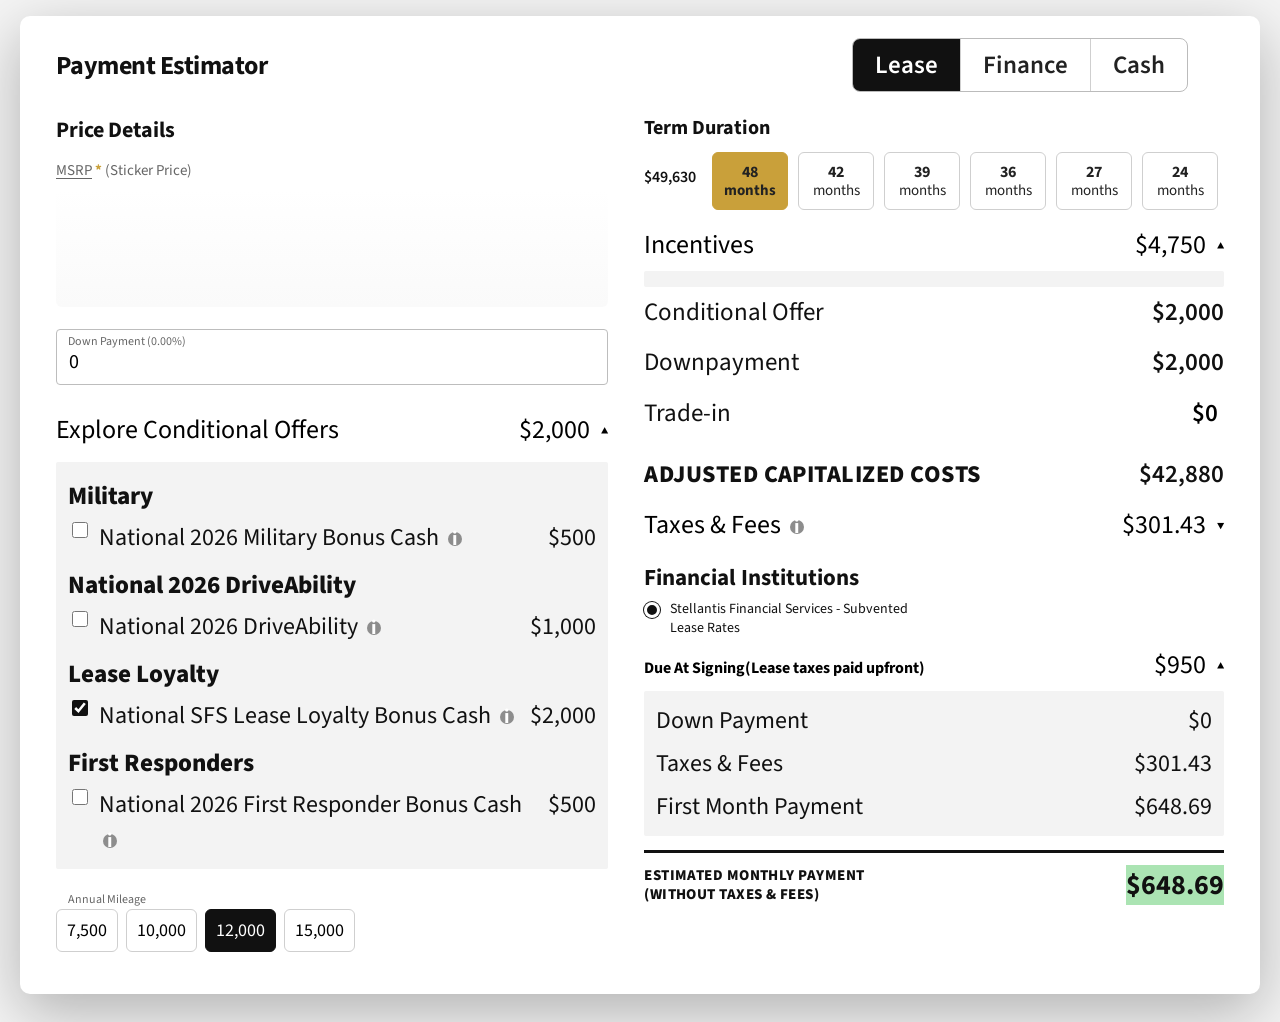
==== commit 7d08cd48: "Removed ability to close" ====
--- a/index.html
+++ b/index.html
@@ -19,8 +19,6 @@
   <body class="estimator-page">
     <div class="estimator-shell">
       <div class="estimator-modal" data-estimator data-mode="lease">
-        <button class="close-btn" type="button" data-close aria-label="Close">×</button>
-
         <div class="est-header">
           <h1>Payment Estimator</h1>
           <div class="mode-tabs" role="tablist" aria-label="Deal type">
--- a/css/estimator.css
+++ b/css/estimator.css
@@ -79,7 +79,7 @@
   background: transparent;
   padding: 8px 22px;
   font: inherit;
-  font-size: 15px;
+  font-size: 25px;
   font-weight: 600;
   cursor: pointer;
   color: #222;
@@ -181,7 +181,7 @@
   border-radius: 4px;
   padding: 18px 12px 8px;
   font: inherit;
-  font-size: 16px;
+  font-size: 20px;
 }
 
 .field input:focus {
@@ -248,7 +248,7 @@
   justify-content: space-between;
   gap: 12px;
   padding: 7px 0;
-  font-size: 15px;
+  font-size: 25px;
 }
 
 .line .amt {
@@ -269,7 +269,7 @@
   background: transparent;
   padding: 8px 0;
   font: inherit;
-  font-size: 16px;
+  font-size: 26px;
   cursor: pointer;
   text-align: left;
 }
@@ -281,7 +281,7 @@
 .chev {
   display: inline-block;
   margin-left: 6px;
-  font-size: 12px;
+  font-size: 24px;
   transform: translateY(-1px);
 }
 
@@ -298,8 +298,8 @@
   align-items: flex-start;
   justify-content: space-between;
   gap: 10px;
-  padding: 6px 0;
-  font-size: 14px;
+  padding: 4px 0;
+  font-size: 24px;
 }
 
 .incentive-row .left,
@@ -325,7 +325,7 @@
   border-radius: 50%;
   background: #8d8d8d;
   color: #fff;
-  font-size: 10px;
+  font-size: 20px;
   font-weight: 700;
   margin-left: 4px;
   vertical-align: middle;
@@ -337,7 +337,7 @@
 }
 
 .cap-block .label {
-  font-size: 14px;
+  font-size: 24px;
   font-weight: 800;
   letter-spacing: 0.02em;
   text-transform: uppercase;
@@ -346,12 +346,12 @@
 .cap-block .hint {
   margin: 2px 0 0;
   color: #666;
-  font-size: 13px;
+  font-size: 23px;
 }
 
 .fi-block h3 {
   margin: 10px 0 6px;
-  font-size: 16px;
+  font-size: 23px;
 }
 
 .radio {
@@ -380,13 +380,13 @@
   display: flex;
   justify-content: space-between;
   align-items: baseline;
-  font-size: 16px;
+  font-size: 26px;
   margin-bottom: 6px;
 }
 
 .offer-group {
   font-weight: 800;
-  font-size: 15px;
+  font-size: 25px;
   margin: 8px 0 2px;
 }
 
@@ -421,7 +421,8 @@
 }
 
 .pay-foot .amt {
-  font-size: 18px;
+  font-size: 28px;
+  background-color: rgb(171, 228, 179);
   font-weight: 700;
 }
 
@@ -438,7 +439,7 @@
   border-radius: 6px;
   padding: 8px 10px;
   font: inherit;
-  font-size: 13px;
+  font-size: 18px;
   cursor: pointer;
 }
 
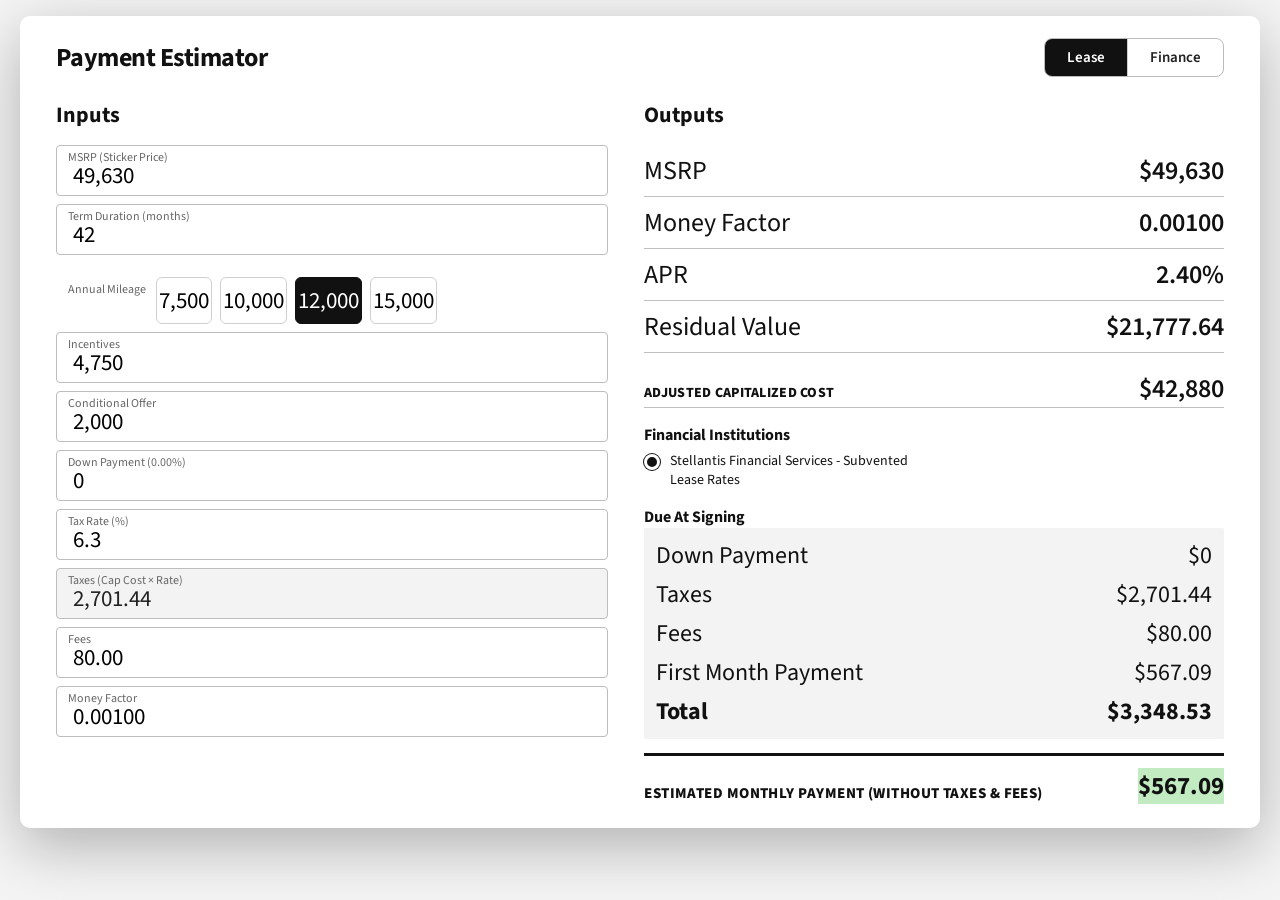
==== commit d8abdd25: "Index page" ====
--- a/index.html
+++ b/index.html
@@ -4,10 +4,6 @@
     <meta charset="utf-8" />
     <meta name="viewport" content="width=device-width, initial-scale=1" />
     <title>Payment Estimator</title>
-    <meta
-      name="description"
-      content="Dealer-style lease payment estimator with incentives, conditional offers, term, and due-at-signing breakdown."
-    />
     <link rel="preconnect" href="https://fonts.googleapis.com" />
     <link rel="preconnect" href="https://fonts.gstatic.com" crossorigin />
     <link
@@ -24,141 +20,94 @@
           <div class="mode-tabs" role="tablist" aria-label="Deal type">
             <button type="button" role="tab" data-mode-btn="lease" aria-pressed="true">Lease</button>
             <button type="button" role="tab" data-mode-btn="finance" aria-pressed="false">Finance</button>
-            <button type="button" role="tab" data-mode-btn="cash" aria-pressed="false">Cash</button>
           </div>
         </div>
 
         <div class="est-grid">
           <div class="col-left">
-            <h2 class="block-title">Price Details</h2>
-            <div class="msrp-row">
-              <div class="msrp-label">
-                <u>MSRP</u> <span class="star">*</span> (Sticker Price)
-              </div>
-            </div>
-            <div class="vehicle-well" aria-hidden="true"></div>
+            <h2 class="block-title">Inputs</h2>
 
             <div class="field">
-              <label for="down" data-down-pct>Down Payment (4.03%)</label>
-              <input id="down" data-down type="text" inputmode="decimal" value="2,000" />
+              <label for="msrp">MSRP (Sticker Price)</label>
+              <input id="msrp" data-msrp type="text" inputmode="decimal" value="49,630" />
             </div>
 
-            <div class="offer-box lease-only">
-              <div class="offer-head">
-                <button type="button" class="toggle-head" data-toggle-offers>
-                  Explore Conditional Offers
-                  <span>
-                    <span data-offer-total>$2,000</span>
-                    <span class="chev" data-offers-chev>▴</span>
-                  </span>
-                </button>
-              </div>
-              <div class="panel" data-offers-body>
-                <div class="offer-group">Military</div>
-                <label class="offer-row">
-                  <span class="left">
-                    <input type="checkbox" data-offer="military" />
-                    <span>National 2026 Military Bonus Cash <span class="info tip">i<span class="tip-body">Must present valid military ID at signing.</span></span></span>
-                  </span>
-                  <span>$500</span>
-                </label>
-
-                <div class="offer-group">National 2026 DriveAbility</div>
-                <label class="offer-row">
-                  <span class="left">
-                    <input type="checkbox" data-offer="driveability" />
-                    <span>National 2026 DriveAbility <span class="info tip">i<span class="tip-body">Mobility / adaptive-equipment program cash.</span></span></span>
-                  </span>
-                  <span>$1,000</span>
-                </label>
-
-                <div class="offer-group">Lease Loyalty</div>
-                <label class="offer-row">
-                  <span class="left">
-                    <input type="checkbox" data-offer="loyalty" checked />
-                    <span>National SFS Lease Loyalty Bonus Cash <span class="info tip">i<span class="tip-body">Requires an eligible in-term or turning Stellantis lease.</span></span></span>
-                  </span>
-                  <span>$2,000</span>
-                </label>
-
-                <div class="offer-group">First Responders</div>
-                <label class="offer-row">
-                  <span class="left">
-                    <input type="checkbox" data-offer="first-responder" />
-                    <span>National 2026 First Responder Bonus Cash <span class="info tip">i<span class="tip-body">Must present qualifying first-responder credentials.</span></span></span>
-                  </span>
-                  <span>$500</span>
-                </label>
-              </div>
+            <div class="field">
+              <label for="term">Term Duration (months)</label>
+              <input id="term" data-term-input type="text" inputmode="numeric" value="48" />
             </div>
 
-            <div class="field lease-only" style="margin-top: 18px">
+            <div class="field">
               <label>Annual Mileage</label>
-              <div class="miles-row" style="padding-top: 22px">
+              <div class="miles-row">
                 <button type="button" class="miles-chip" data-miles="7500">7,500</button>
                 <button type="button" class="miles-chip" data-miles="10000">10,000</button>
                 <button type="button" class="miles-chip" data-miles="12000">12,000</button>
                 <button type="button" class="miles-chip" data-miles="15000">15,000</button>
               </div>
             </div>
+
+            <div class="field">
+              <label for="incentives">Incentives</label>
+              <input id="incentives" data-incentives type="text" inputmode="decimal" value="4,750" />
+            </div>
+
+            <div class="field">
+              <label for="offer">Conditional Offer</label>
+              <input id="offer" data-offer-total-input type="text" inputmode="decimal" value="2,000" />
+            </div>
+
+            <div class="field">
+              <label for="down" data-down-pct>Down Payment (0.00%)</label>
+              <input id="down" data-down type="text" inputmode="decimal" value="0" />
+            </div>
+
+            <div class="field">
+              <label for="taxRate">Tax Rate (%)</label>
+              <input id="taxRate" data-tax-rate type="text" inputmode="decimal" value="6.3" />
+            </div>
+
+            <div class="field">
+              <label for="tax">Taxes (Cap Cost × Rate)</label>
+              <input id="tax" data-tax type="text" inputmode="decimal" value="0" readonly />
+            </div>
+
+            <div class="field">
+              <label for="fees">Fees</label>
+              <input id="fees" data-fees type="text" inputmode="decimal" value="80" />
+            </div>
+
+            <div class="field">
+              <label for="mf">Money Factor</label>
+              <input id="mf" data-mf type="text" inputmode="decimal" value="0.00100" />
+            </div>
           </div>
 
           <div class="col-right">
-            <div class="term-block lease-only">
-              <h2>Term Duration</h2>
-              <div class="term-row">
-                <div class="msrp-inline" data-msrp-display>$49,630</div>
-                <button type="button" class="term-chip" data-term="48" aria-pressed="true"><strong>48</strong>months</button>
-                <button type="button" class="term-chip" data-term="42"><strong>42</strong>months</button>
-                <button type="button" class="term-chip" data-term="39"><strong>39</strong>months</button>
-                <button type="button" class="term-chip" data-term="36"><strong>36</strong>months</button>
-                <button type="button" class="term-chip" data-term="27"><strong>27</strong>months</button>
-                <button type="button" class="term-chip" data-term="24"><strong>24</strong>months</button>
-              </div>
-            </div>
+            <h2 class="block-title">Outputs</h2>
 
             <div class="lease-only">
-              <button type="button" class="toggle-head" data-toggle-incentives>
-                Incentives
-                <span>
-                  <span data-incentive-total>$4,750</span>
-                  <span class="chev" data-incentives-chev>▴</span>
-                </span>
-              </button>
-              <div class="panel" data-incentives-body data-incentive-list></div>
-
               <div class="line">
-                <span>Conditional Offer</span>
-                <span class="amt" data-offer-total>$2,000</span>
+                <span>MSRP</span>
+                <span class="amt" data-msrp-display>$49,630</span>
               </div>
               <div class="line">
-                <span>Downpayment</span>
-                <span class="amt" data-down-line>$2,000</span>
+                <span>Money Factor</span>
+                <span class="amt" data-mf-display>0.00100</span>
               </div>
               <div class="line">
-                <span>Trade-in</span>
-                <button type="button" class="amt" data-edit-trade data-trade style="border:0;background:none;cursor:pointer;font:inherit;font-weight:600">$0</button>
+                <span>APR</span>
+                <span class="amt" data-apr-display>2.40%</span>
               </div>
-
+              <div class="line">
+                <span>Residual Value</span>
+                <span class="amt" data-residual-display>$0</span>
+              </div>
               <div class="cap-block">
                 <div class="line" style="padding-bottom: 0">
-                  <div>
-                    <div class="label">Adjusted Capitalized Costs</div>
-                  </div>
-                  <span class="amt" data-cap>$40,880</span>
+                  <div class="label">Adjusted Capitalized Cost</div>
+                  <span class="amt" data-cap>$42,880</span>
                 </div>
-              </div>
-
-              <button type="button" class="toggle-head" data-toggle-taxes>
-                <span>Taxes &amp; Fees <span class="info tip">i<span class="tip-body">NY-style tax on down payment + first month, plus an $80 documentation fee. Monthly payment below is quoted without tax.</span></span></span>
-                <span>
-                  <span data-tax>$301.43</span>
-                  <span class="chev" data-taxes-chev>▾</span>
-                </span>
-              </button>
-              <div class="panel hidden" data-taxes-body>
-                <div class="due-row"><span>Tax on down payment + first month (8.875%)</span><span>varies</span></div>
-                <div class="due-row"><span>Documentation fee</span><span>$80.00</span></div>
               </div>
 
               <div class="fi-block">
@@ -169,48 +118,34 @@
                 </div>
               </div>
 
-              <button type="button" class="toggle-head" data-toggle-due>
-                <span class="due-title">Due At Signing(Lease taxes paid upfront)</span>
-                <span>
-                  <span data-due>$2,796</span>
-                  <span class="chev" data-due-chev>▴</span>
-                </span>
-              </button>
+              <div class="due-title" style="margin-top: 16px">Due At Signing</div>
               <div class="panel" data-due-body>
-                <div class="due-row"><span>Down Payment</span><span data-due-down>$2,000</span></div>
-                <div class="due-row"><span>Taxes &amp; Fees</span><span data-due-tax>$301.43</span></div>
-                <div class="due-row"><span>First Month Payment</span><span data-due-first>$494.98</span></div>
+                <div class="due-row"><span>Down Payment</span><span data-due-down>$0</span></div>
+                <div class="due-row"><span>Taxes</span><span data-due-tax>$0</span></div>
+                <div class="due-row"><span>Fees</span><span data-due-fees>$80</span></div>
+                <div class="due-row"><span>First Month Payment</span><span data-due-first>$0</span></div>
+                <div class="due-row" style="font-weight: 700">
+                  <span>Total</span><span data-due>$0</span>
+                </div>
               </div>
 
               <div class="pay-foot">
                 <div class="label">
-                  Estimated Monthly Payment<br />
-                  (without Taxes &amp; Fees)
+                  Estimated Monthly Payment (without Taxes &amp; Fees)
                 </div>
-                <div class="amt" data-monthly>$494.98</div>
+                <div class="amt" data-monthly>$0.00</div>
               </div>
             </div>
 
             <div class="alt-pane finance">
-              <h2 class="block-title">Finance estimate</h2>
               <div class="line"><span>Amount financed</span><span class="amt" data-fin-amount>$0</span></div>
-              <div class="line"><span>APR</span><span class="amt" data-fin-apr>5.99%</span></div>
+              <div class="line"><span>APR</span><span class="amt" data-fin-apr>3.99%</span></div>
               <div class="line"><span>Term</span><span class="amt">60 months</span></div>
+              <div class="line"><span>Taxes</span><span class="amt" data-fin-tax>$0</span></div>
+              <div class="line"><span>Fees</span><span class="amt" data-fin-fees>$0</span></div>
               <div class="pay-foot">
                 <div class="label">Estimated Monthly Payment</div>
                 <div class="amt" data-fin-monthly>$0.00</div>
-              </div>
-            </div>
-
-            <div class="alt-pane cash">
-              <h2 class="block-title">Cash price</h2>
-              <div class="field">
-                <label for="msrp-edit">MSRP / selling price</label>
-                <input id="msrp-edit" data-msrp type="text" value="49,630" />
-              </div>
-              <div class="pay-foot">
-                <div class="label">Estimated Cash Price</div>
-                <div class="amt" data-cash-price>$0.00</div>
               </div>
             </div>
           </div>
--- a/css/estimator.css
+++ b/css/estimator.css
@@ -20,7 +20,7 @@
 html,
 body {
   margin: 0;
-  min-height: 100%;
+  min-height: 100%;  
 }
 
 body.estimator-page {
@@ -55,7 +55,6 @@
   justify-content: space-between;
   gap: 16px;
   margin-bottom: 22px;
-  padding-right: 36px;
 }
 
 .est-header h1 {
@@ -79,7 +78,7 @@
   background: transparent;
   padding: 8px 22px;
   font: inherit;
-  font-size: 25px;
+  font-size: 15px;
   font-weight: 600;
   cursor: pointer;
   color: #222;
@@ -171,7 +170,7 @@
 
 .field {
   position: relative;
-  margin: 10px 0 18px;
+  margin: 2px 0 8px;
 }
 
 .field input[type="text"],
@@ -179,15 +178,20 @@
   width: 100%;
   border: 1px solid #bdbdbd;
   border-radius: 4px;
-  padding: 18px 12px 8px;
+  padding: 13px 16px 3px;
   font: inherit;
-  font-size: 20px;
+  font-size: 23px;
 }
 
 .field input:focus {
   outline: 2px solid #111;
   outline-offset: 0;
   border-color: #111;
+}
+
+.field input[readonly] {
+  background: #f3f3f3;
+  color: #222;
 }
 
 .field label {
@@ -248,7 +252,8 @@
   justify-content: space-between;
   gap: 12px;
   padding: 7px 0;
-  font-size: 25px;
+  font-size: 26px;
+  border-bottom:1px solid silver;
 }
 
 .line .amt {
@@ -269,7 +274,7 @@
   background: transparent;
   padding: 8px 0;
   font: inherit;
-  font-size: 26px;
+  font-size: 16px;
   cursor: pointer;
   text-align: left;
 }
@@ -281,7 +286,7 @@
 .chev {
   display: inline-block;
   margin-left: 6px;
-  font-size: 24px;
+  font-size: 12px;
   transform: translateY(-1px);
 }
 
@@ -298,7 +303,7 @@
   align-items: flex-start;
   justify-content: space-between;
   gap: 10px;
-  padding: 4px 0;
+  padding: 2px 0;
   font-size: 24px;
 }
 
@@ -325,7 +330,7 @@
   border-radius: 50%;
   background: #8d8d8d;
   color: #fff;
-  font-size: 20px;
+  font-size: 10px;
   font-weight: 700;
   margin-left: 4px;
   vertical-align: middle;
@@ -337,7 +342,7 @@
 }
 
 .cap-block .label {
-  font-size: 24px;
+  font-size: 14px;
   font-weight: 800;
   letter-spacing: 0.02em;
   text-transform: uppercase;
@@ -346,12 +351,12 @@
 .cap-block .hint {
   margin: 2px 0 0;
   color: #666;
-  font-size: 23px;
+  font-size: 13px;
 }
 
 .fi-block h3 {
   margin: 10px 0 6px;
-  font-size: 23px;
+  font-size: 16px;
 }
 
 .radio {
@@ -380,13 +385,13 @@
   display: flex;
   justify-content: space-between;
   align-items: baseline;
-  font-size: 26px;
+  font-size: 16px;
   margin-bottom: 6px;
 }
 
 .offer-group {
   font-weight: 800;
-  font-size: 25px;
+  font-size: 15px;
   margin: 8px 0 2px;
 }
 
@@ -421,8 +426,8 @@
 }
 
 .pay-foot .amt {
-  font-size: 28px;
-  background-color: rgb(171, 228, 179);
+  font-size: 25px;
+  background-color:rgb(194, 235, 194);
   font-weight: 700;
 }
 
@@ -430,16 +435,17 @@
   display: flex;
   flex-wrap: wrap;
   gap: 8px;
-  margin-top: 8px;
+  margin-top: 22px;
+  margin-left:100px;
 }
 
 .miles-chip {
   border: 1px solid #cfcfcf;
   background: #fff;
   border-radius: 6px;
-  padding: 8px 10px;
+  padding: 6px 2px;
   font: inherit;
-  font-size: 18px;
+  font-size: 23px;
   cursor: pointer;
 }
 
@@ -492,18 +498,54 @@
 }
 
 @media (max-width: 860px) {
+  .estimator-shell {
+    padding: 10px 10px 20px;
+  }
   .est-grid {
     grid-template-columns: 1fr;
+    gap: 18px;
   }
   .est-header {
     flex-direction: column;
+    align-items: stretch;
+    gap: 12px;
+  }
+  .est-header h1 {
+    font-size: 22px;
+  }
+  .mode-tabs {
+    width: 100%;
+  }
+  .mode-tabs button {
+    flex: 1;
+    padding: 10px 12px;
+  }
+  .estimator-modal {
+    padding: 16px 14px 18px;
+    border-radius: 0;
+    box-shadow: none;
+  }
+  .miles-row {
+    /* display: grid; */
+    grid-template-columns: 1fr 1fr;
+  }
+  .miles-chip,
+  .term-chip {
+    min-height: 44px;
+    padding:0px 8px;
+  }
+  .pay-foot {
+    flex-direction: column;
     align-items: flex-start;
   }
-  .close-btn {
-    top: 10px;
-    right: 8px;
-  }
-  .estimator-modal {
-    padding: 18px 16px 16px;
-  }
-}
+}
+
+@media (max-width: 480px) {
+  .field input[type="text"],
+  .field input[type="number"] {
+    font-size: 26px;
+  }
+  .due-row {
+    flex-wrap: wrap;
+  }
+}
